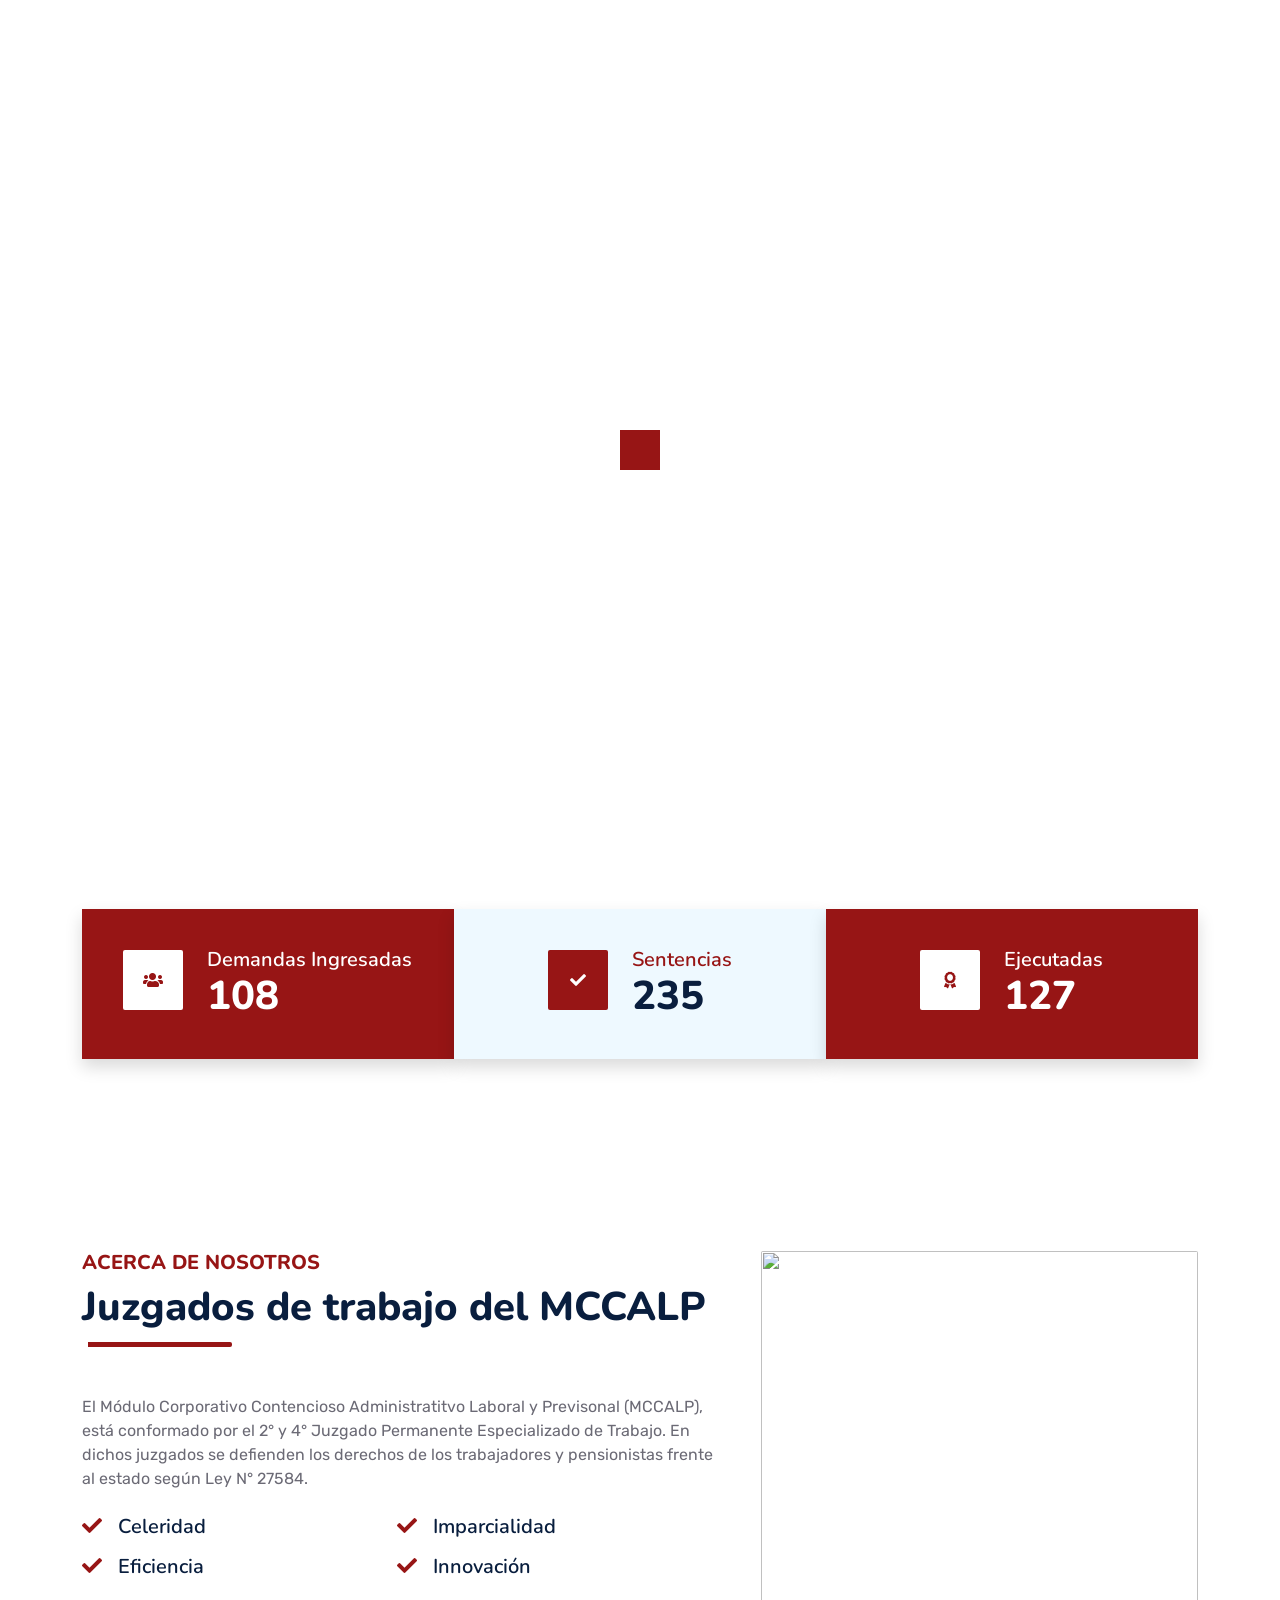
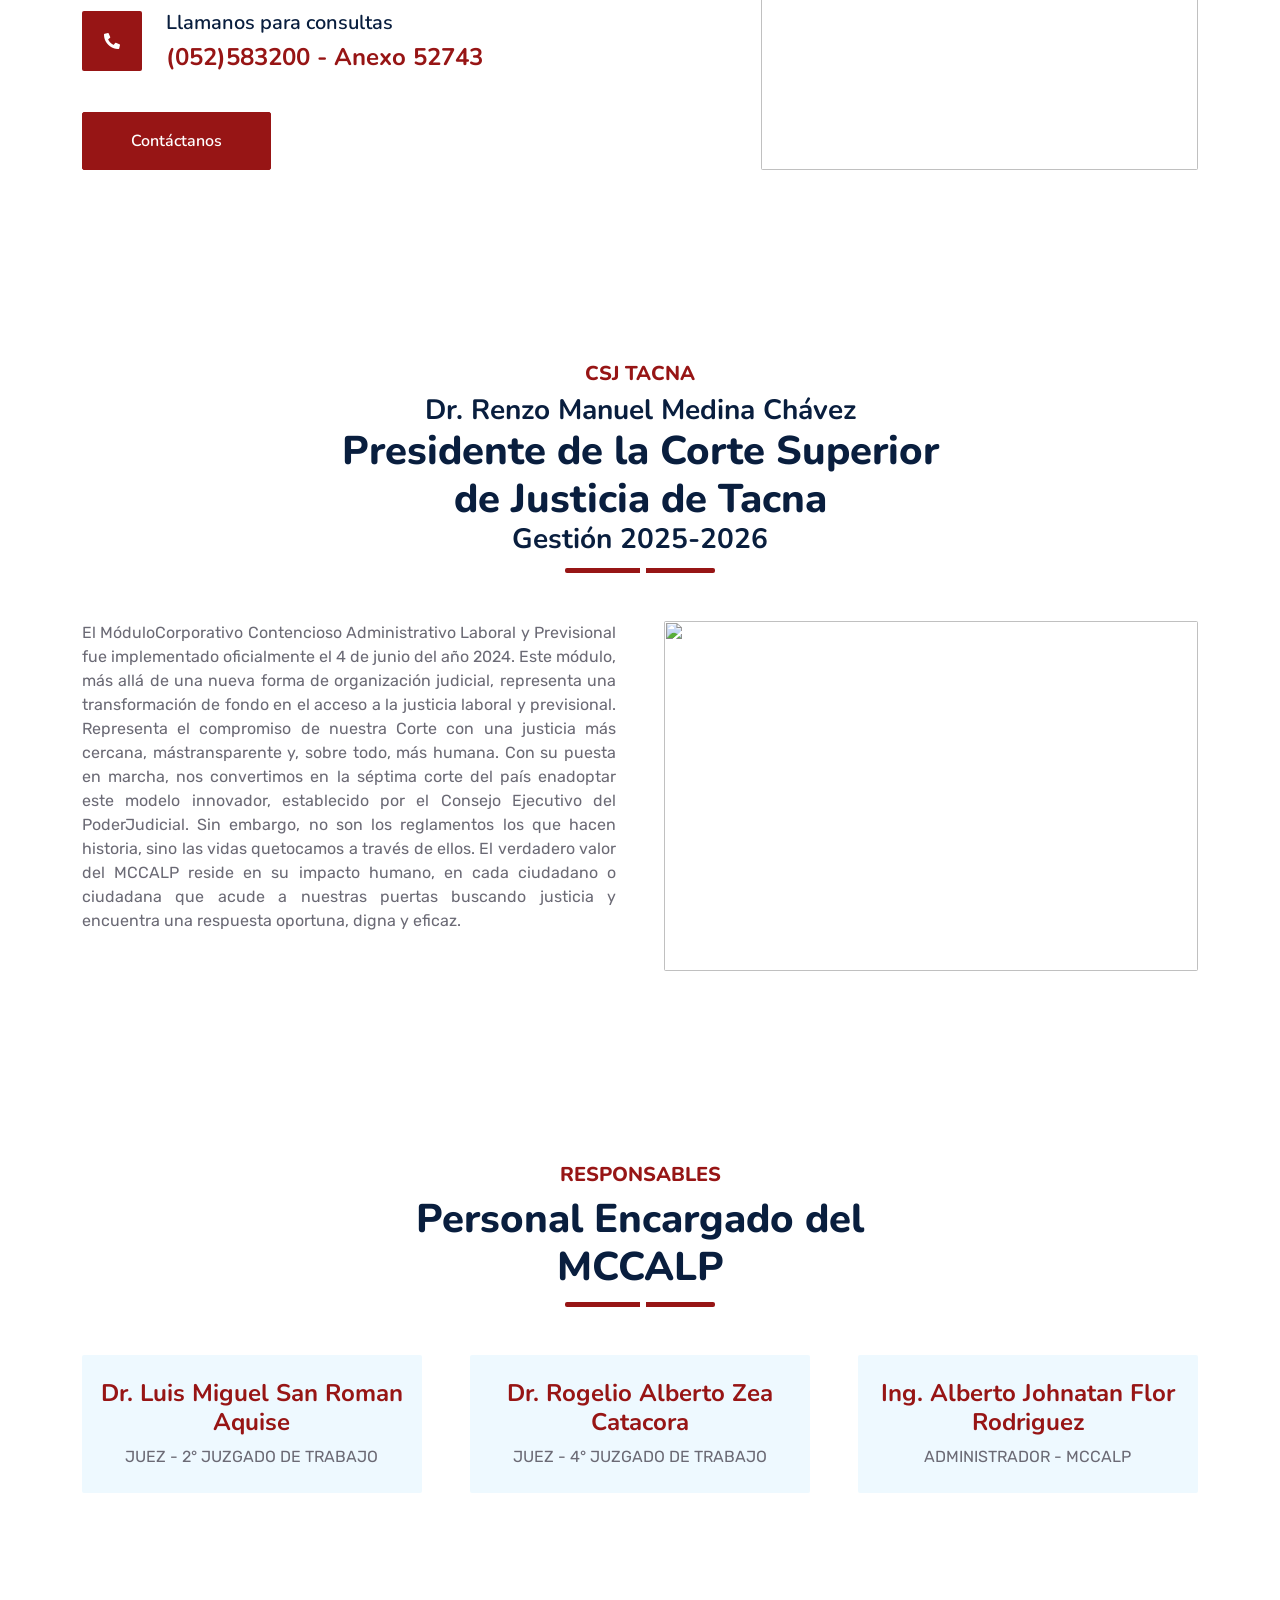
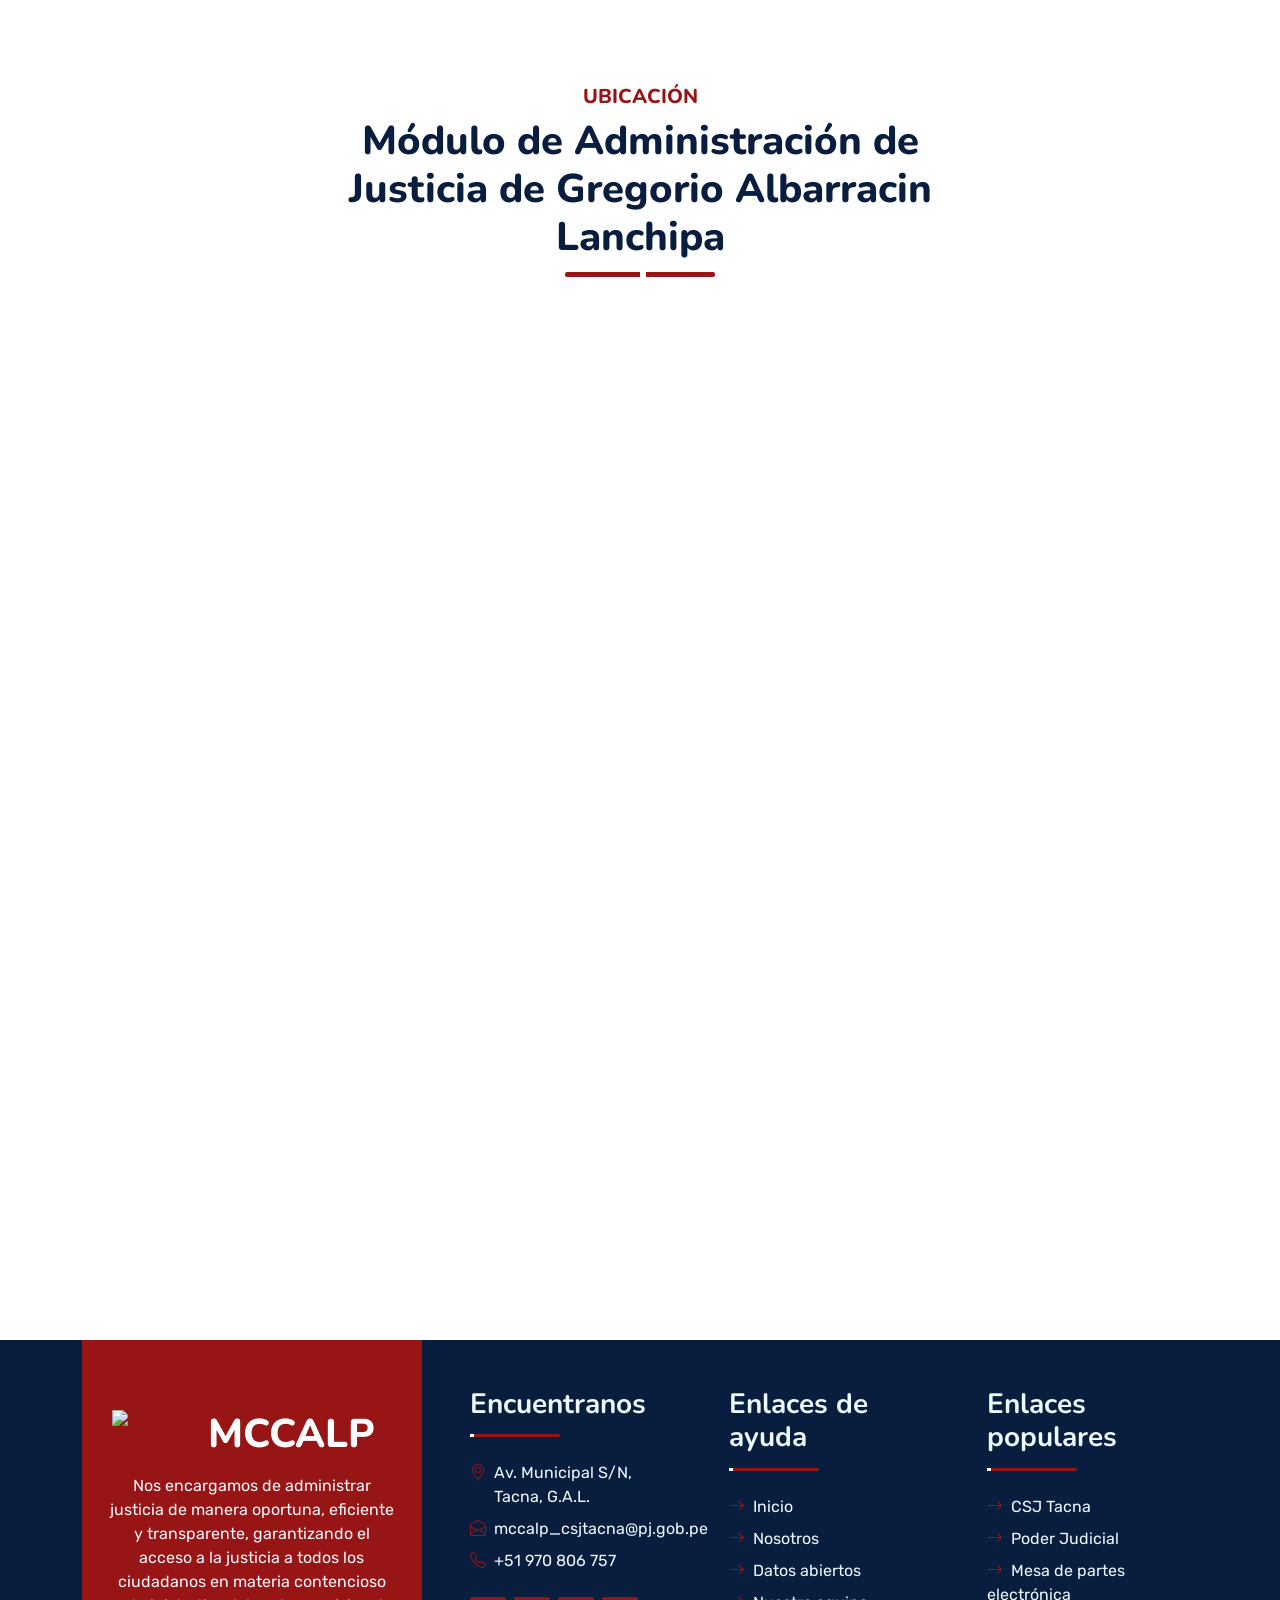
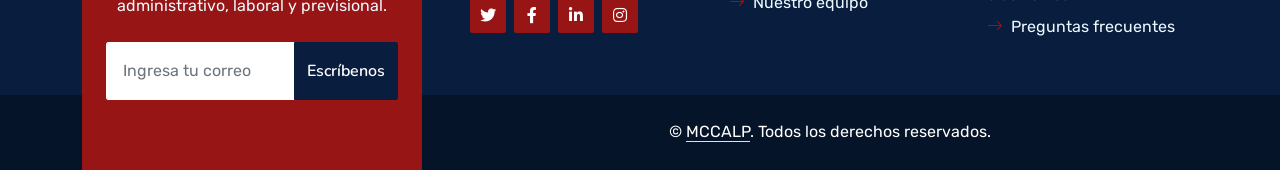
==== index.html @ 44d1def3 "Update index.html" ====
<!DOCTYPE html>
<html lang="en">

<head>
    <meta charset="utf-8">
    <title>MCCALP - Módulo Corporativo, Contencioso Administrativo Laboral y Previsional</title>
    <meta content="width=device-width, initial-scale=1.0" name="viewport">
    <meta content="Free HTML Templates" name="keywords">
    <meta content="Free HTML Templates" name="description">

    <!-- Favicon -->
    <link href="img/favicon.ico" rel="icon">

    <!-- Google Web Fonts -->
    <link rel="preconnect" href="https://fonts.googleapis.com">
    <link rel="preconnect" href="https://fonts.gstatic.com" crossorigin>
    <link href="https://fonts.googleapis.com/css2?family=Nunito:wght@400;600;700;800&family=Rubik:wght@400;500;600;700&display=swap" rel="stylesheet">

    <!-- Icon Font Stylesheet -->
    <link href="https://cdnjs.cloudflare.com/ajax/libs/font-awesome/5.10.0/css/all.min.css" rel="stylesheet">
    <link href="https://cdn.jsdelivr.net/npm/bootstrap-icons@1.4.1/font/bootstrap-icons.css" rel="stylesheet">

    <!-- Libraries Stylesheet -->
    <link href="lib/owlcarousel/assets/owl.carousel.min.css" rel="stylesheet">
    <link href="lib/animate/animate.min.css" rel="stylesheet">

    <!-- Customized Bootstrap Stylesheet -->
    <link href="css/bootstrap.min.css" rel="stylesheet">

    <!-- Template Stylesheet -->
    <link href="css/style.css" rel="stylesheet">
</head>

<body>
    <!-- Spinner Start -->
    <div id="spinner" class="show bg-white position-fixed translate-middle w-100 vh-100 top-50 start-50 d-flex align-items-center justify-content-center">
        <div class="spinner"></div>
    </div>
    <!-- Spinner End -->


    <!-- Topbar Start -->
    <div class="container-fluid bg-dark px-5 d-none d-lg-block">
        <div class="row gx-0">
            <div class="col-lg-8 text-center text-lg-start mb-2 mb-lg-0">
                <div class="d-inline-flex align-items-center" style="height: 45px;">
                    <small class="me-3 text-light"><i class="fa fa-map-marker-alt me-2"></i>Av. Municipal S/N, Tacna, Perú</small>
                    <small class="me-3 text-light"><i class="fa fa-phone-alt me-2"></i>+51 970806757</small>
                    <small class="text-light"><i class="fa fa-envelope-open me-2"></i>mccalp_csjtacna@pj.gob.pe</small>
                </div>
            </div>
            <div class="col-lg-4 text-center text-lg-end">
                <div class="d-inline-flex align-items-center" style="height: 45px;">
                    <a class="btn btn-sm btn-outline-light btn-sm-square rounded-circle me-2" href="https://www.pj.gob.pe/wps/wcm/connect/cortesuperiortacnapj/s_csj_de_tacna/as_inicio/inicio_corte_tacna"><i class="fab fa-twitter fw-normal"></i></a>
                    <a class="btn btn-sm btn-outline-light btn-sm-square rounded-circle me-2" href="https://www.facebook.com/share/1BMudf7CEK/"><i class="fab fa-facebook-f fw-normal"></i></a>
                    <a class="btn btn-sm btn-outline-light btn-sm-square rounded-circle me-2" href="https://www.tiktok.com/@corte.superior.tacna?_r=1&_t=ZS-94jnuikzgYh"><i class="fab fa-tiktok"></i></a>
                    <a class="btn btn-sm btn-outline-light btn-sm-square rounded-circle me-2" href="" hidden><i class="fab fa-instagram fw-normal"></i></a>
                    <a class="btn btn-sm btn-outline-light btn-sm-square rounded-circle" href="https://youtube.com/@poderjudicialdelperu?si=0OBJIQ6GNfh9ChYy"><i class="fab fa-youtube fw-normal"></i></a>
                </div>
            </div>
        </div>
    </div>
    <!-- Topbar End -->


    <!-- Navbar & Carousel Start -->
    <div class="container-fluid position-relative p-0">
        <nav class="navbar navbar-expand-lg navbar-dark px-5 py-3 py-lg-0">
            <a href="index.html" class="navbar-brand p-0 d-flex align-items-center">
                <img class="me-3" src="img/logo-pj.png" alt="Image" style="width: 50px;height: auto;">
				<h1 class="m-0 lh1" style="font-size: 1.2rem !important;max-width:300px;"><span style="font-size:1.2rem; font-weight:normal;"><b>Módulo Corporativo Contencioso Administrativo<br>Laboral y Previsional</b></span></h1>
            </a>
            <button class="navbar-toggler" type="button" data-bs-toggle="collapse" data-bs-target="#navbarCollapse">
                <span class="fa fa-bars"></span>
            </button>
            <div class="collapse navbar-collapse" id="navbarCollapse">
                <div class="navbar-nav ms-auto py-0">
                    <a href="index.html" class="nav-item nav-link active">Inicio</a>
                    <a href="about.html" class="nav-item nav-link">Nosotros</a>
                    <a href="service.html" class="nav-item nav-link">Datos Abiertos</a>
					<a href="price.html" class="nav-item nav-link">Estadísticas</a>
                    <div class="nav-item dropdown">
                        <a href="#" class="nav-link dropdown-toggle" data-bs-toggle="dropdown">Páginas</a>
                        <div class="dropdown-menu m-0">
                            <a href="#" class="dropdown-item" hidden>Precios planes</a>
                            <a href="team.html" class="dropdown-item">Jefatura</a>
							<a href="testimonial.html" class="dropdown-item">Personal</a>
                            <a href="detail.html" class="dropdown-item">Logros destacados</a>
                            <a href="quote.html" class="dropdown-item">Preguntas frecuentes</a>
                        </div>
                    </div>
                    <a href="contact.html" class="nav-item nav-link">Contáctanos</a>
                </div>
                <butaton type="button" class="btn text-primary ms-3" data-bs-toggle="modal" data-bs-target="#searchModal"><i class="fa fa-search"></i></butaton>
                <a href="https://mail.google.com/mail/?view=cm&fs=1&to=mccalp_csjtacna@pj.gob.pe&su=Asunto&body=Cuerpo+del+mensaje" class="btn btn-primary py-2 px-4 ms-3">Escribenos</a>
            </div>
        </nav>

        <div id="header-carousel" class="carousel slide carousel-fade" data-bs-ride="carousel">
            <div class="carousel-inner">
				<div class="carousel-item active">
                    <img class="w-100" src="img/carousel-6.jpg" alt="Image">
                    <div class="carousel-caption d-flex flex-column align-items-center justify-content-center">
                        <div class="p-3" style="max-width: 900px;">
                            <h5 class="text-white text-uppercase mb-3 animated slideInDown">Instructivo</h5>
                            <h1 class="display-1 text-white mb-md-4 animated zoomIn">Ingreso de Demandas y Escritos por MPE a los Juzgados del MCCALP</h1>
                            <a href="https://drive.google.com/drive/folders/1tFZ-MnSYI7aBGWcDNXJeSzRSuelRDw8H?usp=drive_link" class="btn btn-primary py-md-3 px-md-5 me-3 animated slideInLeft">Ver Guía</a>
                            <a href="https://drive.google.com/file/d/14lMwD-sw2iOION4wbYVkpQla-41cA-FK/view?usp=sharing" class="btn btn-outline-light py-md-3 px-md-5 animated slideInRight">Ver Video</a>
                        </div>
                    </div>
                </div>
                <div class="carousel-item">
                    <img class="w-100" src="img/carousel-5.jpg" alt="Image">
                    <div class="carousel-caption d-flex flex-column align-items-center justify-content-center">
                        <div class="p-3" style="max-width: 900px;">
                            <h5 class="text-white text-uppercase mb-3 animated slideInDown">Noticias</h5>
                            <h1 class="display-1 text-white mb-md-4 animated zoomIn">Nuevo Asistente de Consultas de Expedientes</h1>
                            <a href="https://684baaad430b.ngrok-free.app/inicio/" class="btn btn-primary py-md-3 px-md-5 me-3 animated slideInLeft">Consultar</a>
                            <a href="https://t.me/ASISTENTE_MCCALP_BOT" class="btn btn-outline-light py-md-3 px-md-5 animated slideInRight">Instalar</a>
                        </div>
                    </div>
                </div>
                <div class="carousel-item">
                    <img class="w-100" src="img/carousel-4.jpg" alt="Image">
                    <div class="carousel-caption d-flex flex-column align-items-center justify-content-center">
                        <div class="p-3" style="max-width: 900px;">
                            <h5 class="text-white text-uppercase mb-3 animated slideInDown">Corte Superior de Justicia de Tacna</h5>
                            <h1 class="display-1 text-white mb-md-4 animated zoomIn">Procesos Contencioso Administrativo, Laboral y Previsional</h1>
                            <a href="quote.html" class="btn btn-primary py-md-3 px-md-5 me-3 animated slideInLeft">Preguntas Frecuentes</a>
                            <a href="contact.html" class="btn btn-outline-light py-md-3 px-md-5 animated slideInRight">Contáctanos</a>
                        </div>
                    </div>
                </div>
				
            </div>
            <button class="carousel-control-prev" type="button" data-bs-target="#header-carousel"
                data-bs-slide="prev">
                <span class="carousel-control-prev-icon" aria-hidden="true"></span>
                <span class="visually-hidden">Previous</span>
            </button>
            <button class="carousel-control-next" type="button" data-bs-target="#header-carousel"
                data-bs-slide="next">
                <span class="carousel-control-next-icon" aria-hidden="true"></span>
                <span class="visually-hidden">Next</span>
            </button>
        </div>
    </div>
    <!-- Navbar & Carousel End -->


    <!-- Full Screen Search Start -->
    <div class="modal fade" id="searchModal" tabindex="-1">
        <div class="modal-dialog modal-fullscreen">
            <div class="modal-content" style="background: rgba(9, 30, 62, .7);">
                <div class="modal-header border-0">
                    <button type="button" class="btn bg-white btn-close" data-bs-dismiss="modal" aria-label="Close"></button>
                </div>
                <div class="modal-body d-flex align-items-center justify-content-center">
                    <div class="input-group" style="max-width: 600px;">
                        <input type="text" class="form-control bg-transparent border-primary p-3" placeholder="Type search keyword">
                        <button class="btn btn-primary px-4"><i class="bi bi-search"></i></button>
                    </div>
                </div>
            </div>
        </div>
    </div>
    <!-- Full Screen Search End -->


    <!-- Facts Start -->
    <div class="container-fluid py-5 pt-lg-0">
        <div class="container py-5 pt-lg-0">
			<div class="row">
	            <div class="col-12">
	                <div class="section-title text-center position-relative pb-3 mt-5 mb-5 mx-auto" style="max-width: 600px;">
	                    <h5 class="fw-bold text-primary text-uppercase">Periodo 2026</h5>
	                </div>
	            </div>
        	</div>
            <div class="row gx-0">
                <div class="col-lg-4 wow zoomIn" data-wow-delay="0.1s">
                    <div class="bg-primary shadow d-flex align-items-center justify-content-center p-4" style="height: 150px;">
                        <div class="bg-white d-flex align-items-center justify-content-center rounded mb-2" style="width: 60px; height: 60px;">
                            <i class="fa fa-users text-primary"></i>
                        </div>
                        <div class="ps-4">
                            <h5 class="text-white mb-0">Demandas Ingresadas</h5>
                            <h1 class="text-white mb-0" data-toggle="counter-up">108</h1>
                        </div>
                    </div>
                </div>
                <div class="col-lg-4 wow zoomIn" data-wow-delay="0.3s">
                    <div class="bg-light shadow d-flex align-items-center justify-content-center p-4" style="height: 150px;">
                        <div class="bg-primary d-flex align-items-center justify-content-center rounded mb-2" style="width: 60px; height: 60px;">
                            <i class="fa fa-check text-white"></i>
                        </div>
                        <div class="ps-4">
                            <h5 class="text-primary mb-0">Sentencias</h5>
                            <h1 class="mb-0" data-toggle="counter-up">235</h1>
                        </div>
                    </div>
                </div>
                <div class="col-lg-4 wow zoomIn" data-wow-delay="0.6s">
                    <div class="bg-primary shadow d-flex align-items-center justify-content-center p-4" style="height: 150px;">
                        <div class="bg-white d-flex align-items-center justify-content-center rounded mb-2" style="width: 60px; height: 60px;">
                            <i class="fa fa-award text-primary"></i>
                        </div>
                        <div class="ps-4">
                            <h5 class="text-white mb-0">Ejecutadas</h5>
                            <h1 class="text-white mb-0" data-toggle="counter-up">127</h1>
                        </div>
                    </div>
                </div>
            </div>
        </div>
    </div>
    <!-- Facts Start -->


    <!-- About Start -->
    <div class="container-fluid py-5 wow fadeInUp" data-wow-delay="0.1s">
        <div class="container py-5">
            <div class="row g-5">
                <div class="col-lg-7">
                    <div class="section-title position-relative pb-3 mb-5">
                        <h5 class="fw-bold text-primary text-uppercase">Acerca de nosotros</h5>
                        <h1 class="mb-0">Juzgados de trabajo del MCCALP</h1>
                    </div>
                    <p class="mb-4">El Módulo Corporativo Contencioso Administratitvo Laboral y Previsonal (MCCALP), está conformado por el 2° y 4° Juzgado Permanente Especializado de Trabajo. En dichos juzgados se defienden los derechos de los trabajadores y pensionistas frente al estado según Ley N° 27584.</p>
                    <div class="row g-0 mb-3">
                        <div class="col-sm-6 wow zoomIn" data-wow-delay="0.2s">
                            <h5 class="mb-3"><i class="fa fa-check text-primary me-3"></i>Celeridad</h5>
                            <h5 class="mb-3"><i class="fa fa-check text-primary me-3"></i>Eficiencia</h5>
                        </div>
                        <div class="col-sm-6 wow zoomIn" data-wow-delay="0.4s">
                            <h5 class="mb-3"><i class="fa fa-check text-primary me-3"></i>Imparcialidad</h5>
                            <h5 class="mb-3"><i class="fa fa-check text-primary me-3"></i>Innovación</h5>
                        </div>
                    </div>
                    <div class="d-flex align-items-center mb-4 wow fadeIn" data-wow-delay="0.6s">
                        <div class="bg-primary d-flex align-items-center justify-content-center rounded" style="width: 60px; height: 60px;">
                            <i class="fa fa-phone-alt text-white"></i>
                        </div>
                        <div class="ps-4">
                            <h5 class="mb-2">Llamanos para consultas</h5>
                            <h4 class="text-primary mb-0">(052)583200 - Anexo 52743</h4>
                        </div>
                    </div>
                    <a href="contact.html" class="btn btn-primary py-3 px-5 mt-3 wow zoomIn" data-wow-delay="0.9s">Contáctanos</a>
                </div>
                <div class="col-lg-5" style="min-height: 500px;">
                    <div class="position-relative h-100">
                        <img class="position-absolute w-100 h-100 rounded wow zoomIn" data-wow-delay="0.9s" src="img/about.jpg" style="object-fit: cover;">
                    </div>
                </div>
            </div>
        </div>
    </div>
    <!-- About End -->


    <!-- Features Start -->
    <div class="container-fluid py-5 wow fadeInUp" data-wow-delay="0.1s">
        <div class="container py-5">
            <div class="section-title text-center position-relative pb-3 mb-5 mx-auto" style="max-width: 600px;">
                <h5 class="fw-bold text-primary text-uppercase">CSJ TACNA</h5>
                <h3 class="mb-0"> Dr. Renzo Manuel Medina Chávez<br></h3>
				<h1 class="mb-0">Presidente de la Corte Superior de Justicia de Tacna<br></h1>
				<h3 class="mb-0"> Gestión 2025-2026</h3>
            </div>
            <div class="row g-5">
                <div class="col-lg-6 justify-content-center">
                    <p style="text-align: justify;">El MóduloCorporativo Contencioso Administrativo Laboral y Previsional fue implementado oficialmente el 4 de junio del año 2024.
Este módulo, más allá de una nueva forma de organización judicial, representa una
transformación de fondo en el acceso a la justicia laboral y previsional. Representa el
compromiso de nuestra Corte con una justicia más cercana, mástransparente y, sobre todo,
más humana. Con su puesta en marcha, nos convertimos en la séptima corte del país enadoptar este
modelo innovador, establecido por el Consejo Ejecutivo del PoderJudicial. Sin embargo, no son los reglamentos los que hacen historia, sino las vidas quetocamos a
través de ellos. El verdadero valor del MCCALP reside en su impacto humano, en cada
ciudadano o ciudadana que acude a nuestras puertas buscando justicia y encuentra una
respuesta oportuna, digna y eficaz.</p>
                </div>
                <div class="col-lg-6  wow zoomIn" data-wow-delay="0.9s" style="min-height: 350px;">
                    <div class="position-relative h-100">
                        <img class="position-absolute w-100 h-100 rounded wow zoomIn" data-wow-delay="0.1s" src="img/presidente-csjtacna2.png" style="object-fit: cover;">
                    </div>
                </div>
            </div>
        </div>
    </div>
    <!-- Features Start -->


    <!-- Service Start -->
    <div class="container-fluid py-5 wow fadeInUp" data-wow-delay="0.1s" hidden>
        <div class="container py-5">
            <div class="section-title text-center position-relative pb-3 mb-5 mx-auto" style="max-width: 600px;">
                <h5 class="fw-bold text-primary text-uppercase">NuestroS Objetivos</h5>
                <h1 class="mb-0">Justicia para trabajadores y pensionistas del estado</h1>
            </div>
            <div class="row g-5">
                <div class="col-lg-4 col-md-6 wow zoomIn" data-wow-delay="0.3s">
                    <div class="service-item bg-light rounded d-flex flex-column align-items-center justify-content-center text-center">
                        <div class="service-icon">
                            <i class="fa fa-shield-alt text-white"></i>
                        </div>
                        <h4 class="mb-3">Protección de datos</h4>
                        <p class="m-0">Sólo las partes procesales pueden acceder a la información</p>
                        <a class="btn btn-lg btn-primary rounded" href="">
                            <i class="bi bi-arrow-right"></i>
                        </a>
                    </div>
                </div>
                <div class="col-lg-4 col-md-6 wow zoomIn" data-wow-delay="0.6s">
                    <div class="service-item bg-light rounded d-flex flex-column align-items-center justify-content-center text-center">
                        <div class="service-icon">
                            <i class="fa fa-chart-pie text-white"></i>
                        </div>
                        <h4 class="mb-3">Reportes Estadísticos</h4>
                        <p class="m-0">Presentación gráfica de datos relevantes</p>
                        <a class="btn btn-lg btn-primary rounded" href="">
                            <i class="bi bi-arrow-right"></i>
                        </a>
                    </div>
                </div>
                <div class="col-lg-4 col-md-6 wow zoomIn" data-wow-delay="0.9s" hidden>
                    <div class="service-item bg-light rounded d-flex flex-column align-items-center justify-content-center text-center">
                        <div class="service-icon">
                            <i class="fa fa-code text-white"></i>
                        </div>
                        <h4 class="mb-3">Interconexión</h4>
                        <p class="m-0">Las consultas realizadas</p>
                        <a class="btn btn-lg btn-primary rounded" href="">
                            <i class="bi bi-arrow-right"></i>
                        </a>
                    </div>
                </div>
                <div class="col-lg-4 col-md-6 wow zoomIn" data-wow-delay="0.3s" hidden>
                    <div class="service-item bg-light rounded d-flex flex-column align-items-center justify-content-center text-center">
                        <div class="service-icon">
                            <i class="fab fa-android text-white"></i>
                        </div>
                        <h4 class="mb-3">Apps Development</h4>
                        <p class="m-0">Amet justo dolor lorem kasd amet magna sea stet eos vero lorem ipsum dolore sed</p>
                        <a class="btn btn-lg btn-primary rounded" href="">
                            <i class="bi bi-arrow-right"></i>
                        </a>
                    </div>
                </div>
                <div class="col-lg-4 col-md-6 wow zoomIn" data-wow-delay="0.6s">
                    <div class="service-item bg-light rounded d-flex flex-column align-items-center justify-content-center text-center">
                        <div class="service-icon">
                            <i class="fa fa-search text-white"></i>
                        </div>
                        <h4 class="mb-3">Consulta de Expedientes</h4>
                        <p class="m-0">Información accesible desde la web</p>
                        <a class="btn btn-lg btn-primary rounded" href="https://cej.pj.gob.pe/cej/forms/busquedaform.html">
                            <i class="bi bi-arrow-right"></i>
                        </a>
                    </div>
                </div>
                <div class="col-lg-4 col-md-6 wow zoomIn" data-wow-delay="0.9s" hidden>
                    <div class="position-relative bg-primary rounded h-100 d-flex flex-column align-items-center justify-content-center text-center p-5">
                        <h3 class="text-white mb-3">Call Us For Quote</h3>
                        <p class="text-white mb-3">Clita ipsum magna kasd rebum at ipsum amet dolor justo dolor est magna stet eirmod</p>
                        <h2 class="text-white mb-0">+012 345 6789</h2>
                    </div>
                </div>
            </div>
        </div>
    </div>
    <!-- Service End -->


    <!-- Pricing Plan Start -->
    <div class="container-fluid py-5 wow fadeInUp" data-wow-delay="0.1s" hidden>
        <div class="container py-5">
            <div class="section-title text-center position-relative pb-3 mb-5 mx-auto" style="max-width: 600px;">
                <h5 class="fw-bold text-primary text-uppercase">Pricing Plans</h5>
                <h1 class="mb-0">We are Offering Competitive Prices for Our Clients</h1>
            </div>
            <div class="row g-0">
                <div class="col-lg-4 wow slideInUp" data-wow-delay="0.6s">
                    <div class="bg-light rounded">
                        <div class="border-bottom py-4 px-5 mb-4">
                            <h4 class="text-primary mb-1">Basic Plan</h4>
                            <small class="text-uppercase">For Small Size Business</small>
                        </div>
                        <div class="p-5 pt-0">
                            <h1 class="display-5 mb-3">
                                <small class="align-top" style="font-size: 22px; line-height: 45px;">$</small>49.00<small
                                    class="align-bottom" style="font-size: 16px; line-height: 40px;">/ Month</small>
                            </h1>
                            <div class="d-flex justify-content-between mb-3"><span>HTML5 & CSS3</span><i class="fa fa-check text-primary pt-1"></i></div>
                            <div class="d-flex justify-content-between mb-3"><span>Bootstrap v5</span><i class="fa fa-check text-primary pt-1"></i></div>
                            <div class="d-flex justify-content-between mb-3"><span>Responsive Layout</span><i class="fa fa-times text-danger pt-1"></i></div>
                            <div class="d-flex justify-content-between mb-2"><span>Cross-browser Support</span><i class="fa fa-times text-danger pt-1"></i></div>
                            <a href="" class="btn btn-primary py-2 px-4 mt-4">Order Now</a>
                        </div>
                    </div>
                </div>
                <div class="col-lg-4 wow slideInUp" data-wow-delay="0.3s">
                    <div class="bg-white rounded shadow position-relative" style="z-index: 1;">
                        <div class="border-bottom py-4 px-5 mb-4">
                            <h4 class="text-primary mb-1">Standard Plan</h4>
                            <small class="text-uppercase">For Medium Size Business</small>
                        </div>
                        <div class="p-5 pt-0">
                            <h1 class="display-5 mb-3">
                                <small class="align-top" style="font-size: 22px; line-height: 45px;">$</small>99.00<small
                                    class="align-bottom" style="font-size: 16px; line-height: 40px;">/ Month</small>
                            </h1>
                            <div class="d-flex justify-content-between mb-3"><span>HTML5 & CSS3</span><i class="fa fa-check text-primary pt-1"></i></div>
                            <div class="d-flex justify-content-between mb-3"><span>Bootstrap v5</span><i class="fa fa-check text-primary pt-1"></i></div>
                            <div class="d-flex justify-content-between mb-3"><span>Responsive Layout</span><i class="fa fa-check text-primary pt-1"></i></div>
                            <div class="d-flex justify-content-between mb-2"><span>Cross-browser Support</span><i class="fa fa-times text-danger pt-1"></i></div>
                            <a href="" class="btn btn-primary py-2 px-4 mt-4">Order Now</a>
                        </div>
                    </div>
                </div>
                <div class="col-lg-4 wow slideInUp" data-wow-delay="0.9s">
                    <div class="bg-light rounded">
                        <div class="border-bottom py-4 px-5 mb-4">
                            <h4 class="text-primary mb-1">Advanced Plan</h4>
                            <small class="text-uppercase">For Large Size Business</small>
                        </div>
                        <div class="p-5 pt-0">
                            <h1 class="display-5 mb-3">
                                <small class="align-top" style="font-size: 22px; line-height: 45px;">$</small>149.00<small
                                    class="align-bottom" style="font-size: 16px; line-height: 40px;">/ Month</small>
                            </h1>
                            <div class="d-flex justify-content-between mb-3"><span>HTML5 & CSS3</span><i class="fa fa-check text-primary pt-1"></i></div>
                            <div class="d-flex justify-content-between mb-3"><span>Bootstrap v5</span><i class="fa fa-check text-primary pt-1"></i></div>
                            <div class="d-flex justify-content-between mb-3"><span>Responsive Layout</span><i class="fa fa-check text-primary pt-1"></i></div>
                            <div class="d-flex justify-content-between mb-2"><span>Cross-browser Support</span><i class="fa fa-check text-primary pt-1"></i></div>
                            <a href="" class="btn btn-primary py-2 px-4 mt-4">Order Now</a>
                        </div>
                    </div>
                </div>
            </div>
        </div>
    </div>
    <!-- Pricing Plan End -->


    <!-- Quote Start -->
    <div class="container-fluid py-5 wow fadeInUp" data-wow-delay="0.1s" hidden>
        <div class="container py-5">
            <div class="row g-5">
                <div class="col-lg-7">
                    <div class="section-title position-relative pb-3 mb-5">
                        <h5 class="fw-bold text-primary text-uppercase">Request A Quote</h5>
                        <h1 class="mb-0">Need A Free Quote? Please Feel Free to Contact Us</h1>
                    </div>
                    <div class="row gx-3">
                        <div class="col-sm-6 wow zoomIn" data-wow-delay="0.2s">
                            <h5 class="mb-4"><i class="fa fa-reply text-primary me-3"></i>Reply within 24 hours</h5>
                        </div>
                        <div class="col-sm-6 wow zoomIn" data-wow-delay="0.4s">
                            <h5 class="mb-4"><i class="fa fa-phone-alt text-primary me-3"></i>24 hrs telephone support</h5>
                        </div>
                    </div>
                    <p class="mb-4">Eirmod sed tempor lorem ut dolores. Aliquyam sit sadipscing kasd ipsum. Dolor ea et dolore et at sea ea at dolor, justo ipsum duo rebum sea invidunt voluptua. Eos vero eos vero ea et dolore eirmod et. Dolores diam duo invidunt lorem. Elitr ut dolores magna sit. Sea dolore sanctus sed et. Takimata takimata sanctus sed.</p>
                    <div class="d-flex align-items-center mt-2 wow zoomIn" data-wow-delay="0.6s">
                        <div class="bg-primary d-flex align-items-center justify-content-center rounded" style="width: 60px; height: 60px;">
                            <i class="fa fa-phone-alt text-white"></i>
                        </div>
                        <div class="ps-4">
                            <h5 class="mb-2">Call to ask any question</h5>
                            <h4 class="text-primary mb-0">+012 345 6789</h4>
                        </div>
                    </div>
                </div>
                <div class="col-lg-5">
                    <div class="bg-primary rounded h-100 d-flex align-items-center p-5 wow zoomIn" data-wow-delay="0.9s">
                        <form>
                            <div class="row g-3">
                                <div class="col-xl-12">
                                    <input type="text" class="form-control bg-light border-0" placeholder="Your Name" style="height: 55px;">
                                </div>
                                <div class="col-12">
                                    <input type="email" class="form-control bg-light border-0" placeholder="Your Email" style="height: 55px;">
                                </div>
                                <div class="col-12">
                                    <select class="form-select bg-light border-0" style="height: 55px;">
                                        <option selected>Select A Service</option>
                                        <option value="1">Service 1</option>
                                        <option value="2">Service 2</option>
                                        <option value="3">Service 3</option>
                                    </select>
                                </div>
                                <div class="col-12">
                                    <textarea class="form-control bg-light border-0" rows="3" placeholder="Message"></textarea>
                                </div>
                                <div class="col-12">
                                    <button class="btn btn-dark w-100 py-3" type="submit">Request A Quote</button>
                                </div>
                            </div>
                        </form>
                    </div>
                </div>
            </div>
        </div>
    </div>
    <!-- Quote End -->


    <!-- Testimonial Start -->
    <div class="container-fluid py-5 wow fadeInUp" data-wow-delay="0.1s" hidden>
        <div class="container py-5">
            <div class="section-title text-center position-relative pb-3 mb-4 mx-auto" style="max-width: 600px;">
                <h5 class="fw-bold text-primary text-uppercase">Equipo de trabajo</h5>
                <h1 class="mb-0">Trabajadores Judiciales y Administrativos del MCCALP</h1>
            </div>
            <div class="owl-carousel testimonial-carousel wow fadeInUp" data-wow-delay="0.6s">
                <div class="testimonial-item bg-light my-4">
                    <div class="d-flex align-items-center border-bottom pt-5 pb-4 px-5">
                        <img class="img-fluid rounded" src="img/testimonial-1.jpg" style="width: 60px; height: 60px;" >
                        <div class="ps-4">
                            <h5 class="text-primary mb-1">Abg. Diana Joaquin Jinez</h5>
                            <small class="text-uppercase">Tecnico Administrativo II</small>
                        </div>
                    </div>
                    <div class="pt-4 pb-5 px-5">
                        Asistente administrativo del Área de Administración.
                    </div>
                </div>
                <div class="testimonial-item bg-light my-4">
                    <div class="d-flex align-items-center border-bottom pt-5 pb-4 px-5">
                        <img class="img-fluid rounded" src="img/testimonial-2.jpg" style="width: 60px; height: 60px;" >
                        <div class="ps-4">
                            <h5 class="text-primary mb-1">Adrian Paria Quispe</h5>
                            <small class="text-uppercase">Asistente de Sistemas</small>
                        </div>
                    </div>
                    <div class="pt-4 pb-5 px-5">
                        Encargado del Sub Equipo de Soporte Técnico del MCCALP.
                    </div>
                </div>
                <div class="testimonial-item bg-light my-4">
                    <div class="d-flex align-items-center border-bottom pt-5 pb-4 px-5">
                        <img class="img-fluid rounded" src="img/testimonial-3.jpg" style="width: 60px; height: 60px;" >
                        <div class="ps-4">
                            <h4 class="text-primary mb-1">Ing. Mauricio Garcia Mazuelos</h4>
                            <small class="text-uppercase">Asistente de Custodia de Expedientes</small>
                        </div>
                    </div>
                    <div class="pt-4 pb-5 px-5">
                        Encargado del Área del Archivo Modular.
                    </div>
                </div>
                <div class="testimonial-item bg-light my-4">
                    <div class="d-flex align-items-center border-bottom pt-5 pb-4 px-5">
                        <img class="img-fluid rounded" src="img/testimonial-4.jpg" style="width: 60px; height: 60px;" >
                        <div class="ps-4">
                            <h4 class="text-primary mb-1">Dra. Irene Flores Llanos</h4>
                            <small class="text-uppercase">Secretaria Judiciall</small>
                        </div>
                    </div>
                    <div class="pt-4 pb-5 px-5">
                        Sub equipo de la etapa Calificación.
                    </div>
                </div>
				<div class="testimonial-item bg-light my-4">
                    <div class="d-flex align-items-center border-bottom pt-5 pb-4 px-5">
                        <img class="img-fluid rounded" src="img/testimonial-3.jpg" style="width: 60px; height: 60px;" >
                        <div class="ps-4">
                            <h4 class="text-primary mb-1">Abg. Elvis Huallpa Arocutipa</h4>
                            <small class="text-uppercase">Secretario Judicial</small>
                        </div>
                    </div>
                    <div class="pt-4 pb-5 px-5">
                        Sub equipo de la etapa Decisoria.
                    </div>
                </div>
				<div class="testimonial-item bg-light my-4">
                    <div class="d-flex align-items-center border-bottom pt-5 pb-4 px-5">
                        <img class="img-fluid rounded" src="img/testimonial-4.jpg" style="width: 60px; height: 60px;" >
                        <div class="ps-4">
                            <h4 class="text-primary mb-1">Abg. Angela Sierra Rodriguez</h4>
                            <small class="text-uppercase">Secretaria Judicial</small>
                        </div>
                    </div>
                    <div class="pt-4 pb-5 px-5">
                        Sub equipo de la etapa de Decisoria.
                    </div>
                </div>
				<div class="testimonial-item bg-light my-4">
                    <div class="d-flex align-items-center border-bottom pt-5 pb-4 px-5">
                        <img class="img-fluid rounded" src="img/testimonial-3.jpg" style="width: 60px; height: 60px;" >
                        <div class="ps-4">
                            <h4 class="text-primary mb-1">Abg. Rosa Perez Huanchi</h4>
                            <small class="text-uppercase">Secretaria Judicial</small>
                        </div>
                    </div>
                    <div class="pt-4 pb-5 px-5">
                        Sub equipo de la Etapa de Decisoria.
                    </div>
                </div>
				<div class="testimonial-item bg-light my-4">
                    <div class="d-flex align-items-center border-bottom pt-5 pb-4 px-5">
                        <img class="img-fluid rounded" src="img/testimonial-4.jpg" style="width: 60px; height: 60px;" >
                        <div class="ps-4">
	                            <h4 class="text-primary mb-1">Abg. Eduardo Franco Franco</h4>
                            <small class="text-uppercase">Secretario Judicial</small>
                        </div>
                    </div>
                    <div class="pt-4 pb-5 px-5">
                       Sub equipo de la etapa Trámite.
                    </div>
                </div>
				<div class="testimonial-item bg-light my-4">
                    <div class="d-flex align-items-center border-bottom pt-5 pb-4 px-5">
                        <img class="img-fluid rounded" src="img/testimonial-3.jpg" style="width: 60px; height: 60px;" >
                        <div class="ps-4">
                            <h4 class="text-primary mb-1">Abg. Jazmin Calderon Medina</h4>
                            <small class="text-uppercase">Secretaria Judicial</small>
                        </div>
                    </div>
                    <div class="pt-4 pb-5 px-5">
                        Sub equipo de la etapa Trámite.
                    </div>
                </div>
				<div class="testimonial-item bg-light my-4">
                    <div class="d-flex align-items-center border-bottom pt-5 pb-4 px-5">
                        <img class="img-fluid rounded" src="img/testimonial-4.jpg" style="width: 60px; height: 60px;" >
                        <div class="ps-4">
	                            <h4 class="text-primary mb-1">Abg. Catherine Aguilar Chuquimia</h4>
                            <small class="text-uppercase">Secretaria Judicial</small>
                        </div>
                    </div>
                    <div class="pt-4 pb-5 px-5">
                        Sub equipo de la etapa Ejecución.
                    </div>
                </div>
				<div class="testimonial-item bg-light my-4">
                    <div class="d-flex align-items-center border-bottom pt-5 pb-4 px-5">
                        <img class="img-fluid rounded" src="img/testimonial-3.jpg" style="width: 60px; height: 60px;" >
                        <div class="ps-4">
                            <h4 class="text-primary mb-1">Abg. Carlos Mendoza Nuñez</h4>
                            <small class="text-uppercase">Secretario Judicial</small>
                        </div>
                    </div>
                    <div class="pt-4 pb-5 px-5">
                        Sub equipo de la etapa Ejecución.
                    </div>
                </div>
				<div class="testimonial-item bg-light my-4">
                    <div class="d-flex align-items-center border-bottom pt-5 pb-4 px-5">
                        <img class="img-fluid rounded" src="img/testimonial-4.jpg" style="width: 60px; height: 60px;" >
                        <div class="ps-4">
	                            <h4 class="text-primary mb-1">Abg. Luis Chilque Lopez</h4>
                            <small class="text-uppercase">Secretario Judicial</small>
                        </div>
                    </div>
                    <div class="pt-4 pb-5 px-5">
                        Sub equipo de la etapa Ejecución.
                    </div>
                </div>
				<div class="testimonial-item bg-light my-4">
                    <div class="d-flex align-items-center border-bottom pt-5 pb-4 px-5">
                        <img class="img-fluid rounded" src="img/testimonial-3.jpg" style="width: 60px; height: 60px;" >
                        <div class="ps-4">
                            <h4 class="text-primary mb-1">Abg. Katherine Romero Mamani</h4>
                            <small class="text-uppercase">Secretaria Judicial</small>
                        </div>
                    </div>
                    <div class="pt-4 pb-5 px-5">
                        Sub equipo de la etapa Ejecución.
                    </div>
                </div>
				<div class="testimonial-item bg-light my-4">
                    <div class="d-flex align-items-center border-bottom pt-5 pb-4 px-5">
                        <img class="img-fluid rounded" src="img/testimonial-4.jpg" style="width: 60px; height: 60px;" >
                        <div class="ps-4">
	                            <h4 class="text-primary mb-1">Abg. Jessica Tapia Acero</h4>
                            <small class="text-uppercase">Secretaria Judicial</small>
                        </div>
                    </div>
                    <div class="pt-4 pb-5 px-5">
                        Sub equipo de la etapa Ejecución.
                    </div>
                </div>
				<div class="testimonial-item bg-light my-4">
                    <div class="d-flex align-items-center border-bottom pt-5 pb-4 px-5">
                        <img class="img-fluid rounded" src="img/testimonial-3.jpg" style="width: 60px; height: 60px;" >
                        <div class="ps-4">
                            <h4 class="text-primary mb-1">Abg. Valeria Calderon Molina</h4>
                            <small class="text-uppercase">Asistente Judicial</small>
                        </div>
                    </div>
                    <div class="pt-4 pb-5 px-5">
                        Equipo de causas jurisdiccionales.
                    </div>
                </div>
				<div class="testimonial-item bg-light my-4">
                    <div class="d-flex align-items-center border-bottom pt-5 pb-4 px-5">
                        <img class="img-fluid rounded" src="img/testimonial-4.jpg" style="width: 60px; height: 60px;" >
                        <div class="ps-4">
	                            <h4 class="text-primary mb-1">Abg. Delia Onque Quispe</h4>
                            <small class="text-uppercase">Asistente Judicial</small>
                        </div>
                    </div>
                    <div class="pt-4 pb-5 px-5">
                        Equipo de causas jurisdiccionales.
                    </div>
                </div>
				<div class="testimonial-item bg-light my-4">
                    <div class="d-flex align-items-center border-bottom pt-5 pb-4 px-5">
                        <img class="img-fluid rounded" src="img/testimonial-3.jpg" style="width: 60px; height: 60px;" >
                        <div class="ps-4">
                            <h4 class="text-primary mb-1">Abg. Blanca Medina Blanco</h4>
                            <small class="text-uppercase">Asistente Judicial</small>
                        </div>
                    </div>
                    <div class="pt-4 pb-5 px-5">
                        Equipo de causas jurisdiccionales.
                    </div>
                </div>
				<div class="testimonial-item bg-light my-4">
                    <div class="d-flex align-items-center border-bottom pt-5 pb-4 px-5">
                        <img class="img-fluid rounded" src="img/testimonial-4.jpg" style="width: 60px; height: 60px;" >
                        <div class="ps-4">
	                            <h4 class="text-primary mb-1">Abg. Luis Ccama Meneses</h4>
                            <small class="text-uppercase">Asistente Judicial</small>
                        </div>
                    </div>
                    <div class="pt-4 pb-5 px-5">
                        Equipo de causas jurisdiccionales.
                    </div>
                </div>
				<div class="testimonial-item bg-light my-4">
                    <div class="d-flex align-items-center border-bottom pt-5 pb-4 px-5">
                        <img class="img-fluid rounded" src="img/testimonial-3.jpg" style="width: 60px; height: 60px;" >
                        <div class="ps-4">
                            <h4 class="text-primary mb-1">Abg. Edwin Tipo Bellido</h4>
                            <small class="text-uppercase">Asistente Judicial</small>
                        </div>
                    </div>
                    <div class="pt-4 pb-5 px-5">
                        Equipo de causas jurisdiccionales.
                    </div>
                </div>
				<div class="testimonial-item bg-light my-4">
                    <div class="d-flex align-items-center border-bottom pt-5 pb-4 px-5">
                        <img class="img-fluid rounded" src="img/testimonial-4.jpg" style="width: 60px; height: 60px;" >
                        <div class="ps-4">
	                            <h4 class="text-primary mb-1">Abg. Gisela Layme Quispe</h4>
                            <small class="text-uppercase">Asistente Judicial</small>
                        </div>
                    </div>
                    <div class="pt-4 pb-5 px-5">
                        Equipo de causas jurisdiccionales.
                    </div>
                </div>
				<div class="testimonial-item bg-light my-4">
                    <div class="d-flex align-items-center border-bottom pt-5 pb-4 px-5">
                        <img class="img-fluid rounded" src="img/testimonial-3.jpg" style="width: 60px; height: 60px;" >
                        <div class="ps-4">
                            <h4 class="text-primary mb-1">Abg. Solangie Perez Infantas</h4>
                            <small class="text-uppercase">Asistente Judicial</small>
                        </div>
                    </div>
                    <div class="pt-4 pb-5 px-5">
                        Equipo de causas jurisdiccionales.
                    </div>
                </div>
				<div class="testimonial-item bg-light my-4">
                    <div class="d-flex align-items-center border-bottom pt-5 pb-4 px-5">
                        <img class="img-fluid rounded" src="img/testimonial-4.jpg" style="width: 60px; height: 60px;" >
                        <div class="ps-4">
	                            <h4 class="text-primary mb-1">Abg. Janeth Flores Jara</h4>
                            <small class="text-uppercase">Asistente Judicial</small>
                        </div>
                    </div>
                    <div class="pt-4 pb-5 px-5">
                        Equipo de causas jurisdiccionales.
                    </div>
                </div>
            </div>
        </div>
    </div>
    <!-- Testimonial End -->


    <!-- Team Start -->
    <div class="container-fluid py-5 wow fadeInUp" data-wow-delay="0.1s">
        <div class="container py-5">
            <div class="section-title text-center position-relative pb-3 mb-5 mx-auto" style="max-width: 600px;">
                <h5 class="fw-bold text-primary text-uppercase">RESPONSABLES</h5>
                <h1 class="mb-0">Personal Encargado del MCCALP</h1>
            </div>
            <div class="row g-5">
                <div class="col-lg-4 wow slideInUp" data-wow-delay="0.6s">
                    <div class="team-item bg-light rounded overflow-hidden">
                        <div class="team-img position-relative overflow-hidden">
                            <img class="img-fluid w-75 d-block mx-auto" src="img/juez-1.png" alt="">
                            <div class="team-social">
                                <a class="btn btn-lg btn-primary btn-lg-square rounded" href=""><i class="fab fa-twitter fw-normal"></i></a>
                                <a class="btn btn-lg btn-primary btn-lg-square rounded" href=""><i class="fab fa-facebook-f fw-normal"></i></a>
                                <a class="btn btn-lg btn-primary btn-lg-square rounded" href=""><i class="fab fa-instagram fw-normal"></i></a>
                                <a class="btn btn-lg btn-primary btn-lg-square rounded" href=""><i class="fab fa-linkedin-in fw-normal"></i></a>
                            </div>
                        </div>
                        <div class="text-center py-4">
                            <h4 class="text-primary">Dr. Luis Miguel San Roman Aquise</h4>
                            <p class="text-uppercase m-0">Juez - 2° Juzgado de Trabajo</p>
                        </div>
                    </div>
                </div>
                <div class="col-lg-4 wow slideInUp" data-wow-delay="0.9s">
                    <div class="team-item bg-light rounded overflow-hidden">
                        <div class="team-img position-relative overflow-hidden">
                            <img class="img-fluid w-75 d-block mx-auto" src="img/juez-2.png" alt="">
                            <div class="team-social">
                                <a class="btn btn-lg btn-primary btn-lg-square rounded" href=""><i class="fab fa-twitter fw-normal"></i></a>
                                <a class="btn btn-lg btn-primary btn-lg-square rounded" href=""><i class="fab fa-facebook-f fw-normal"></i></a>
                                <a class="btn btn-lg btn-primary btn-lg-square rounded" href=""><i class="fab fa-instagram fw-normal"></i></a>
                                <a class="btn btn-lg btn-primary btn-lg-square rounded" href=""><i class="fab fa-linkedin-in fw-normal"></i></a>
                            </div>
                        </div>
                        <div class="text-center py-4">
                            <h4 class="text-primary">Dr. Rogelio Alberto Zea Catacora</h4>
                            <p class="text-uppercase m-0">Juez - 4° Juzgado de Trabajo</p>
                        </div>
                    </div>
                </div>
				<div class="col-lg-4 wow slideInUp" data-wow-delay="0.3s">
                    <div class="team-item bg-light rounded overflow-hidden">
                        <div class="team-img position-relative overflow-hidden">
                            <img class="img-fluid w-75 d-block mx-auto" src="img/coord-1.png" alt="">
                            <div class="team-social">
                                <a class="btn btn-lg btn-primary btn-lg-square rounded" href=""><i class="fab fa-twitter fw-normal"></i></a>
                                <a class="btn btn-lg btn-primary btn-lg-square rounded" href=""><i class="fab fa-facebook-f fw-normal"></i></a>
                                <a class="btn btn-lg btn-primary btn-lg-square rounded" href=""><i class="fab fa-instagram fw-normal"></i></a>
                                <a class="btn btn-lg btn-primary btn-lg-square rounded" href=""><i class="fab fa-linkedin-in fw-normal"></i></a>
                            </div>
                        </div>
                        <div class="text-center py-4">
                            <h4 class="text-primary">Ing. Alberto Johnatan Flor Rodriguez</h4>
                            <p class="text-uppercase m-0">Administrador - MCCALP</p>
                        </div>
                    </div>
                </div>
            </div>
        </div>
    </div>
    <!-- Team End -->


    <!-- Blog Start -->
    <div class="container-fluid py-5 wow fadeInUp" data-wow-delay="0.1s">
        <div class="container py-5">
            <div class="section-title text-center position-relative pb-3 mb-5 mx-auto" style="max-width: 600px;">
                <h5 class="fw-bold text-primary text-uppercase">Ubicación</h5>
                <h1 class="mb-0">Módulo de Administración de Justicia de Gregorio Albarracin Lanchipa</h1>
            </div>
			<!-- Ubicacion -->
			<center><iframe src="https://www.google.com/maps/embed?pb=!1m18!1m12!1m3!1d1595.012287544996!2d-70.25063517601914!3d-18.043761512139604!2m3!1f0!2f0!3f0!3m2!1i1024!2i768!4f13.1!3m3!1m2!1s0x915acf52c50f38c5%3A0xdd406156f9b709e9!2sModulo%20del%20Poder%20Judicial%20del%20Distrito%20Gregorio%20Albarrac%C3%ADn%20Lanchipa!5e0!3m2!1ses!2spe!4v1773780676909!5m2!1ses!2spe" width="1000" height="600" style="border:0;" allowfullscreen="" loading="lazy" referrerpolicy="no-referrer-when-downgrade"></iframe></center>
			<!-- fin ubicacion -->
            <div class="row g-5" hidden>
                <div class="col-lg-4 wow slideInUp" data-wow-delay="0.3s">
                    <div class="blog-item bg-light rounded overflow-hidden">
                        <div class="blog-img position-relative overflow-hidden">
                            <img class="img-fluid" src="img/blog-1.jpg" alt="">
                            <a class="position-absolute top-0 start-0 bg-primary text-white rounded-end mt-5 py-2 px-4" href="">Web Design</a>
                        </div>
                        <div class="p-4">
                            <div class="d-flex mb-3">
                                <small class="me-3"><i class="far fa-user text-primary me-2"></i>John Doe</small>
                                <small><i class="far fa-calendar-alt text-primary me-2"></i>01 Jan, 2045</small>
                            </div>
                            <h4 class="mb-3">How to build a website</h4>
                            <p>Dolor et eos labore stet justo sed est sed sed sed dolor stet amet</p>
                            <a class="text-uppercase" href="">Read More <i class="bi bi-arrow-right"></i></a>
                        </div>
                    </div>
                </div>
                <div class="col-lg-4 wow slideInUp" data-wow-delay="0.6s">
                    <div class="blog-item bg-light rounded overflow-hidden">
                        <div class="blog-img position-relative overflow-hidden">
                            <img class="img-fluid" src="img/blog-2.jpg" alt="">
                            <a class="position-absolute top-0 start-0 bg-primary text-white rounded-end mt-5 py-2 px-4" href="">Web Design</a>
                        </div>
                        <div class="p-4">
                            <div class="d-flex mb-3">
                                <small class="me-3"><i class="far fa-user text-primary me-2"></i>John Doe</small>
                                <small><i class="far fa-calendar-alt text-primary me-2"></i>01 Jan, 2045</small>
                            </div>
                            <h4 class="mb-3">How to build a website</h4>
                            <p>Dolor et eos labore stet justo sed est sed sed sed dolor stet amet</p>
                            <a class="text-uppercase" href="">Read More <i class="bi bi-arrow-right"></i></a>
                        </div>
                    </div>
                </div>
                <div class="col-lg-4 wow slideInUp" data-wow-delay="0.9s">
                    <div class="blog-item bg-light rounded overflow-hidden">
                        <div class="blog-img position-relative overflow-hidden">
                            <img class="img-fluid" src="img/blog-3.jpg" alt="">
                            <a class="position-absolute top-0 start-0 bg-primary text-white rounded-end mt-5 py-2 px-4" href="">Web Design</a>
                        </div>
                        <div class="p-4">
                            <div class="d-flex mb-3">
                                <small class="me-3"><i class="far fa-user text-primary me-2"></i>John Doe</small>
                                <small><i class="far fa-calendar-alt text-primary me-2"></i>01 Jan, 2045</small>
                            </div>
                            <h4 class="mb-3">How to build a website</h4>
                            <p>Dolor et eos labore stet justo sed est sed sed sed dolor stet amet</p>
                            <a class="text-uppercase" href="">Read More <i class="bi bi-arrow-right"></i></a>
                        </div>
                    </div>
                </div>
            </div>
        </div>
    </div>
    <!-- Blog Start -->


    <!-- Vendor Start -->
    <div class="container-fluid py-5 wow fadeInUp" data-wow-delay="0.1s">
        <div class="container py-5 mb-5">
            <div class="bg-white">
                <div class="owl-carousel vendor-carousel">
                    <img src="img/vendor-10.png" alt="">
                    <img src="img/vendor-11.jpg" alt="">
                    <img src="img/vendor-12.png" alt="">
                    <img src="img/vendor-16.png" alt="">
					<img src="img/vendor-13.png" alt="">
                    <img src="img/vendor-14.jpg" alt="">
                    <img src="img/vendor-15.jpg" alt="">
					<img src="img/vendor-17.png" alt="">
                </div>
            </div>
        </div>
    </div>
    <!-- Vendor End -->
    

    <!-- Footer Start -->
    <div class="container-fluid bg-dark text-light mt-5 wow fadeInUp" data-wow-delay="0.1s">
        <div class="container">
            <div class="row gx-5">
                <div class="col-lg-4 col-md-6 footer-about">
                    <div class="d-flex flex-column align-items-center justify-content-center text-center h-100 bg-primary p-4">
						<a href="index.html" class="navbar-brand p-0 d-flex">
                            <img class="me-3" src="img/pj-logo-blancoo.png" alt="Image" style="width: 80px;height: auto;">
							<h1 class="m-0 lh1 text-white">MCCALP</h1>
                        </a>
                        <p class="mt-3 mb-4">Nos encargamos de administrar justicia de manera oportuna, eficiente y transparente, garantizando el acceso a la justicia a todos los ciudadanos en materia contencioso administrativo, laboral y previsional.</p>
                        <form action="">
                            <div class="input-group">
                                <input type="text" class="form-control border-white p-3" placeholder="Ingresa tu correo">
                                <button class="btn btn-dark" onclick="window.open('https://mail.google.com/mail/?view=cm&fs=1&to=mccalp_csjtacna@pj.gob.pe&su=Asunto&body=Cuerpo', '_blank')">Escríbenos</button>
                            </div>
                        </form>
                    </div>
                </div>
                <div class="col-lg-8 col-md-6">
                    <div class="row gx-5">
                        <div class="col-lg-4 col-md-12 pt-5 mb-5">
                            <div class="section-title section-title-sm position-relative pb-3 mb-4">
                                <h3 class="text-light mb-0">Encuentranos</h3>
                            </div>
                            <div class="d-flex mb-2">
                                <i class="bi bi-geo-alt text-primary me-2"></i>
                                <p class="mb-0">Av. Municipal S/N, Tacna, G.A.L.</p>
                            </div>
                            <div class="d-flex mb-2">
                                <i class="bi bi-envelope-open text-primary me-2"></i>
                                <p class="mb-0">mccalp_csjtacna@pj.gob.pe</p>
                            </div>
                            <div class="d-flex mb-2">
                                <i class="bi bi-telephone text-primary me-2"></i>
                                <p class="mb-0">+51 970 806 757</p>
                            </div>
                            <div class="d-flex mt-4">
                                <a class="btn btn-primary btn-square me-2" href="https://www.pj.gob.pe/wps/wcm/connect/cortesuperiortacnapj/s_csj_de_tacna/as_inicio/inicio_corte_tacna"><i class="fab fa-twitter fw-normal"></i></a>
                                <a class="btn btn-primary btn-square me-2" href="https://www.facebook.com/share/1BMudf7CEK/"><i class="fab fa-facebook-f fw-normal"></i></a>
                                <a class="btn btn-primary btn-square me-2" href="https://www.tiktok.com/@corte.superior.tacna?_r=1&_t=ZS-94jnuikzgYh"><i class="fab fa-linkedin-in fw-normal"></i></a>
                                <a class="btn btn-primary btn-square" href="#"><i class="fab fa-instagram fw-normal"></i></a>
                            </div>
                        </div>
                        <div class="col-lg-4 col-md-12 pt-0 pt-lg-5 mb-5">
                            <div class="section-title section-title-sm position-relative pb-3 mb-4">
                                <h3 class="text-light mb-0">Enlaces de ayuda</h3>
                            </div>
                            <div class="link-animated d-flex flex-column justify-content-start">
                                <a class="text-light mb-2" href="#"><i class="bi bi-arrow-right text-primary me-2"></i>Inicio</a>
                                <a class="text-light mb-2" href="about.html"><i class="bi bi-arrow-right text-primary me-2"></i>Nosotros</a>
                                <a class="text-light mb-2" href="service.html"><i class="bi bi-arrow-right text-primary me-2"></i>Datos abiertos</a>
                                <a class="text-light mb-2" href="team.html"><i class="bi bi-arrow-right text-primary me-2"></i>Nuestro equipo</a>
                                <a class="text-light mb-2" href="#" hidden><i class="bi bi-arrow-right text-primary me-2"></i>Preguntas frecuentes</a>
                                <a class="text-light" href="#" hidden><i class="bi bi-arrow-right text-primary me-2"></i>Contact Us</a>
                            </div>
                        </div>
                        <div class="col-lg-4 col-md-12 pt-0 pt-lg-5 mb-5">
                            <div class="section-title section-title-sm position-relative pb-3 mb-4">
                                <h3 class="text-light mb-0">Enlaces populares</h3>
                            </div>
                            <div class="link-animated d-flex flex-column justify-content-start">
                                <a class="text-light mb-2" href="https://www.pj.gob.pe/wps/wcm/connect/cortesuperiortacnapj/s_csj_de_tacna/as_inicio/inicio_corte_tacna"><i class="bi bi-arrow-right text-primary me-2"></i>CSJ Tacna</a>
                                <a class="text-light mb-2" href="https://www.pj.gob.pe/wps/wcm/connect/CorteSuprema/s_cortes_suprema_home/as_Inicio/"><i class="bi bi-arrow-right text-primary me-2"></i>Poder Judicial</a>
                                <a class="text-light mb-2" href="https://casillas.pj.gob.pe/sinoe/login.xhtml"><i class="bi bi-arrow-right text-primary me-2"></i>Mesa de partes electrónica</a>
                                <a class="text-light mb-2" href="quote.html"><i class="bi bi-arrow-right text-primary me-2"></i>Preguntas frecuentes</a>
                                <a class="text-light mb-2" href="#" hidden><i class="bi bi-arrow-right text-primary me-2"></i>Latest Blog</a>
                                <a class="text-light" href="#" hidden><i class="bi bi-arrow-right text-primary me-2"></i>Contact Us</a>
                            </div>
                        </div>
                    </div>
                </div>
            </div>
        </div>
    </div>
    <div class="container-fluid text-white" style="background: #061429;">
        <div class="container text-center">
            <div class="row justify-content-end">
                <div class="col-lg-8 col-md-6">
                    <div class="d-flex align-items-center justify-content-center" style="height: 75px;">
                        <p class="mb-0">&copy; <a class="text-white border-bottom" href="#">MCCALP</a>. Todos los derechos reservados. 
						
						<!--/*** As long as you keep the footer link/attribution link/backlink. ***/-->
						<!--/*** Designed by***/-->
						<!--/*** <a class="text-white border-bottom" href="https://htmlcodex.com"></a></p> ***/-->
                    </div>
                </div>
            </div>
        </div>
    </div>
    <!-- Footer End -->


    <!-- Back to Top -->
    <a href="#" class="btn btn-lg btn-primary btn-lg-square rounded back-to-top"><i class="bi bi-arrow-up"></i></a>


    <!-- JavaScript Libraries -->
    <script src="https://code.jquery.com/jquery-3.4.1.min.js"></script>
    <script src="https://cdn.jsdelivr.net/npm/bootstrap@5.0.0/dist/js/bootstrap.bundle.min.js"></script>
    <script src="lib/wow/wow.min.js"></script>
    <script src="lib/easing/easing.min.js"></script>
    <script src="lib/waypoints/waypoints.min.js"></script>
    <script src="lib/counterup/counterup.min.js"></script>
    <script src="lib/owlcarousel/owl.carousel.min.js"></script>

    <!-- Template Javascript -->
    <script src="js/main.js"></script>
</body>

</html>
---- css/style.css ----
/********** Template CSS **********/
:root {
    --primary: #971515;
    --secondary: #34AD54;
    --light: #FFEEEE;
    --dark: #3E0909;
}

/*** Linea de separacion***/
.post {
    border-bottom: 1px solid #d90000;
    padding: 0 0 30px;
    border-bottom-width: 3px;
    margin: 0 0 45px;
}
/*** Spinner ***/
.spinner {
    width: 40px;
    height: 40px;
    background: var(--primary);
    margin: 100px auto;
    -webkit-animation: sk-rotateplane 1.2s infinite ease-in-out;
    animation: sk-rotateplane 1.2s infinite ease-in-out;
}

@-webkit-keyframes sk-rotateplane {
    0% {
        -webkit-transform: perspective(120px)
    }
    50% {
        -webkit-transform: perspective(120px) rotateY(180deg)
    }
    100% {
        -webkit-transform: perspective(120px) rotateY(180deg) rotateX(180deg)
    }
}

@keyframes sk-rotateplane {
    0% {
        transform: perspective(120px) rotateX(0deg) rotateY(0deg);
        -webkit-transform: perspective(120px) rotateX(0deg) rotateY(0deg)
    }
    50% {
        transform: perspective(120px) rotateX(-180.1deg) rotateY(0deg);
        -webkit-transform: perspective(120px) rotateX(-180.1deg) rotateY(0deg)
    }
    100% {
        transform: perspective(120px) rotateX(-180deg) rotateY(-179.9deg);
        -webkit-transform: perspective(120px) rotateX(-180deg) rotateY(-179.9deg);
    }
}

#spinner {
    opacity: 0;
    visibility: hidden;
    transition: opacity .5s ease-out, visibility 0s linear .5s;
    z-index: 99999;
}

#spinner.show {
    transition: opacity .5s ease-out, visibility 0s linear 0s;
    visibility: visible;
    opacity: 1;
}


/*** Heading ***/
h1,
h2,
.fw-bold {
    font-weight: 800 !important;
}

h3,
h4,
.fw-semi-bold {
    font-weight: 700 !important;
}

h5,
h6,
.fw-medium {
    font-weight: 600 !important;
}


/*** Button ***/
.btn {
    font-family: 'Nunito', sans-serif;
    font-weight: 600;
    transition: .5s;
}

.btn-primary,
.btn-secondary {
    color: #FFFFFF;
    box-shadow: inset 0 0 0 50px transparent;
}

.btn-primary:hover {
    box-shadow: inset 0 0 0 0 var(--primary);
}

.btn-secondary:hover {
    box-shadow: inset 0 0 0 0 var(--secondary);
}

.btn-square {
    width: 36px;
    height: 36px;
}

.btn-sm-square {
    width: 30px;
    height: 30px;
}

.btn-lg-square {
    width: 48px;
    height: 48px;
}

.btn-square,
.btn-sm-square,
.btn-lg-square {
    padding-left: 0;
    padding-right: 0;
    text-align: center;
}


/*** Navbar ***/
.navbar-dark .navbar-nav .nav-link {
    font-family: 'Nunito', sans-serif;
    position: relative;
    margin-left: 25px;
    padding: 35px 0;
    color: #FFFFFF;
    font-size: 18px;
    font-weight: 600;
    outline: none;
    transition: .5s;
}

.sticky-top.navbar-dark .navbar-nav .nav-link {
    padding: 20px 0;
    color: var(--dark);
}

.navbar-dark .navbar-nav .nav-link:hover,
.navbar-dark .navbar-nav .nav-link.active {
    color: var(--primary);
}

.navbar-dark .navbar-brand h1 {
    color: #FFFFFF;
}

.navbar-dark .navbar-toggler {
    color: var(--primary) !important;
    border-color: var(--primary) !important;
}

@media (max-width: 991.98px) {
    .sticky-top.navbar-dark {
        position: relative;
        background: #FFFFFF;
    }

    .navbar-dark .navbar-nav .nav-link,
    .navbar-dark .navbar-nav .nav-link.show,
    .sticky-top.navbar-dark .navbar-nav .nav-link {
        padding: 10px 0;
        color: var(--dark);
    }

    .navbar-dark .navbar-brand h1 {
        color: var(--primary);
    }
}

@media (min-width: 992px) {
    .navbar-dark {
        position: absolute;
        width: 100%;
        top: 0;
        left: 0;
        border-bottom: 1px solid rgba(256, 256, 256, .1);
        z-index: 999;
    }
    
    .sticky-top.navbar-dark {
        position: fixed;
        background: #FFFFFF;
    }

    .navbar-dark .navbar-nav .nav-link::before {
        position: absolute;
        content: "";
        width: 0;
        height: 2px;
        bottom: -1px;
        left: 50%;
        background: var(--primary);
        transition: .5s;
    }

    .navbar-dark .navbar-nav .nav-link:hover::before,
    .navbar-dark .navbar-nav .nav-link.active::before {
        width: 100%;
        left: 0;
    }

    .navbar-dark .navbar-nav .nav-link.nav-contact::before {
        display: none;
    }

    .sticky-top.navbar-dark .navbar-brand h1 {
        color: var(--primary);
    }
}


/*** Carousel ***/
.carousel-caption {
    top: 0;
    left: 0;
    right: 0;
    bottom: 0;
    background: rgba(9, 30, 62, .7);
    z-index: 1;
}

@media (max-width: 576px) {
    .carousel-caption h5 {
        font-size: 14px;
        font-weight: 500 !important;
    }

    .carousel-caption h1 {
        font-size: 30px;
        font-weight: 600 !important;
    }
}

.carousel-control-prev,
.carousel-control-next {
    width: 10%;
}

.carousel-control-prev-icon,
.carousel-control-next-icon {
    width: 3rem;
    height: 3rem;
}


/*** Section Title ***/
.section-title::before {
    position: absolute;
    content: "";
    width: 150px;
    height: 5px;
    left: 0;
    bottom: 0;
    background: var(--primary);
    border-radius: 2px;
}

.section-title.text-center::before {
    left: 50%;
    margin-left: -75px;
}

.section-title.section-title-sm::before {
    width: 90px;
    height: 3px;
}

.section-title::after {
    position: absolute;
    content: "";
    width: 6px;
    height: 5px;
    bottom: 0px;
    background: #FFFFFF;
    -webkit-animation: section-title-run 5s infinite linear;
    animation: section-title-run 5s infinite linear;
}

.section-title.section-title-sm::after {
    width: 4px;
    height: 3px;
}

.section-title.text-center::after {
    -webkit-animation: section-title-run-center 5s infinite linear;
    animation: section-title-run-center 5s infinite linear;
}

.section-title.section-title-sm::after {
    -webkit-animation: section-title-run-sm 5s infinite linear;
    animation: section-title-run-sm 5s infinite linear;
}

@-webkit-keyframes section-title-run {
    0% {left: 0; } 50% { left : 145px; } 100% { left: 0; }
}

@-webkit-keyframes section-title-run-center {
    0% { left: 50%; margin-left: -75px; } 50% { left : 50%; margin-left: 45px; } 100% { left: 50%; margin-left: -75px; }
}

@-webkit-keyframes section-title-run-sm {
    0% {left: 0; } 50% { left : 85px; } 100% { left: 0; }
}


/*** Service ***/
.service-item {
    position: relative;
    height: 300px;
    padding: 0 30px;
    transition: .5s;
}

.service-item .service-icon {
    margin-bottom: 30px;
    width: 60px;
    height: 60px;
    display: flex;
    align-items: center;
    justify-content: center;
    background: var(--primary);
    border-radius: 2px;
    transform: rotate(-45deg);
}

.service-item .service-icon i {
    transform: rotate(45deg);
}

.service-item a.btn {
    position: absolute;
    width: 60px;
    bottom: -48px;
    left: 50%;
    margin-left: -30px;
    opacity: 0;
}

.service-item:hover a.btn {
    bottom: -24px;
    opacity: 1;
}


/*** Testimonial ***/
.testimonial-carousel .owl-dots {
    margin-top: 15px;
    display: flex;
    align-items: flex-end;
    justify-content: center;
}

.testimonial-carousel .owl-dot {
    position: relative;
    display: inline-block;
    margin: 0 5px;
    width: 15px;
    height: 15px;
    background: #DDDDDD;
    border-radius: 2px;
    transition: .5s;
}

.testimonial-carousel .owl-dot.active {
    width: 30px;
    background: var(--primary);
}

.testimonial-carousel .owl-item.center {
    position: relative;
    z-index: 1;
}

.testimonial-carousel .owl-item .testimonial-item {
    transition: .5s;
}

.testimonial-carousel .owl-item.center .testimonial-item {
    background: #FFFFFF !important;
    box-shadow: 0 0 30px #DDDDDD;
}


/*** Team ***/
.team-item {
    transition: .5s;
}

.team-social {
    position: absolute;
    width: 100%;
    height: 100%;
    top: 0;
    left: 0;
    display: flex;
    align-items: center;
    justify-content: center;
    transition: .5s;
}

.team-social a.btn {
    position: relative;
    margin: 0 3px;
    margin-top: 100px;
    opacity: 0;
}

.team-item:hover {
    box-shadow: 0 0 30px #DDDDDD;
}

.team-item:hover .team-social {
    background: rgba(9, 30, 62, .7);
}

.team-item:hover .team-social a.btn:first-child {
    opacity: 1;
    margin-top: 0;
    transition: .3s 0s;
}

.team-item:hover .team-social a.btn:nth-child(2) {
    opacity: 1;
    margin-top: 0;
    transition: .3s .05s;
}

.team-item:hover .team-social a.btn:nth-child(3) {
    opacity: 1;
    margin-top: 0;
    transition: .3s .1s;
}

.team-item:hover .team-social a.btn:nth-child(4) {
    opacity: 1;
    margin-top: 0;
    transition: .3s .15s;
}

.team-item .team-img img,
.blog-item .blog-img img  {
    transition: .5s;
}

.team-item:hover .team-img img,
.blog-item:hover .blog-img img {
    transform: scale(1.15);
}


/*** Miscellaneous ***/
@media (min-width: 991.98px) {
    .facts {
        position: relative;
        margin-top: -75px;
        z-index: 1;
    }
}

.back-to-top {
    position: fixed;
    display: none;
    right: 45px;
    bottom: 45px;
    z-index: 99;
}

.bg-header {
    background: linear-gradient(rgba(9, 30, 62, .7), rgba(9, 30, 62, .7)), url(../img/carousel-1.jpg) center center no-repeat;
    background-size: cover;
}

.link-animated a {
    transition: .5s;
}

.link-animated a:hover {
    padding-left: 10px;
}

@media (min-width: 767.98px) {
    .footer-about {
        margin-bottom: -75px;
    }
}
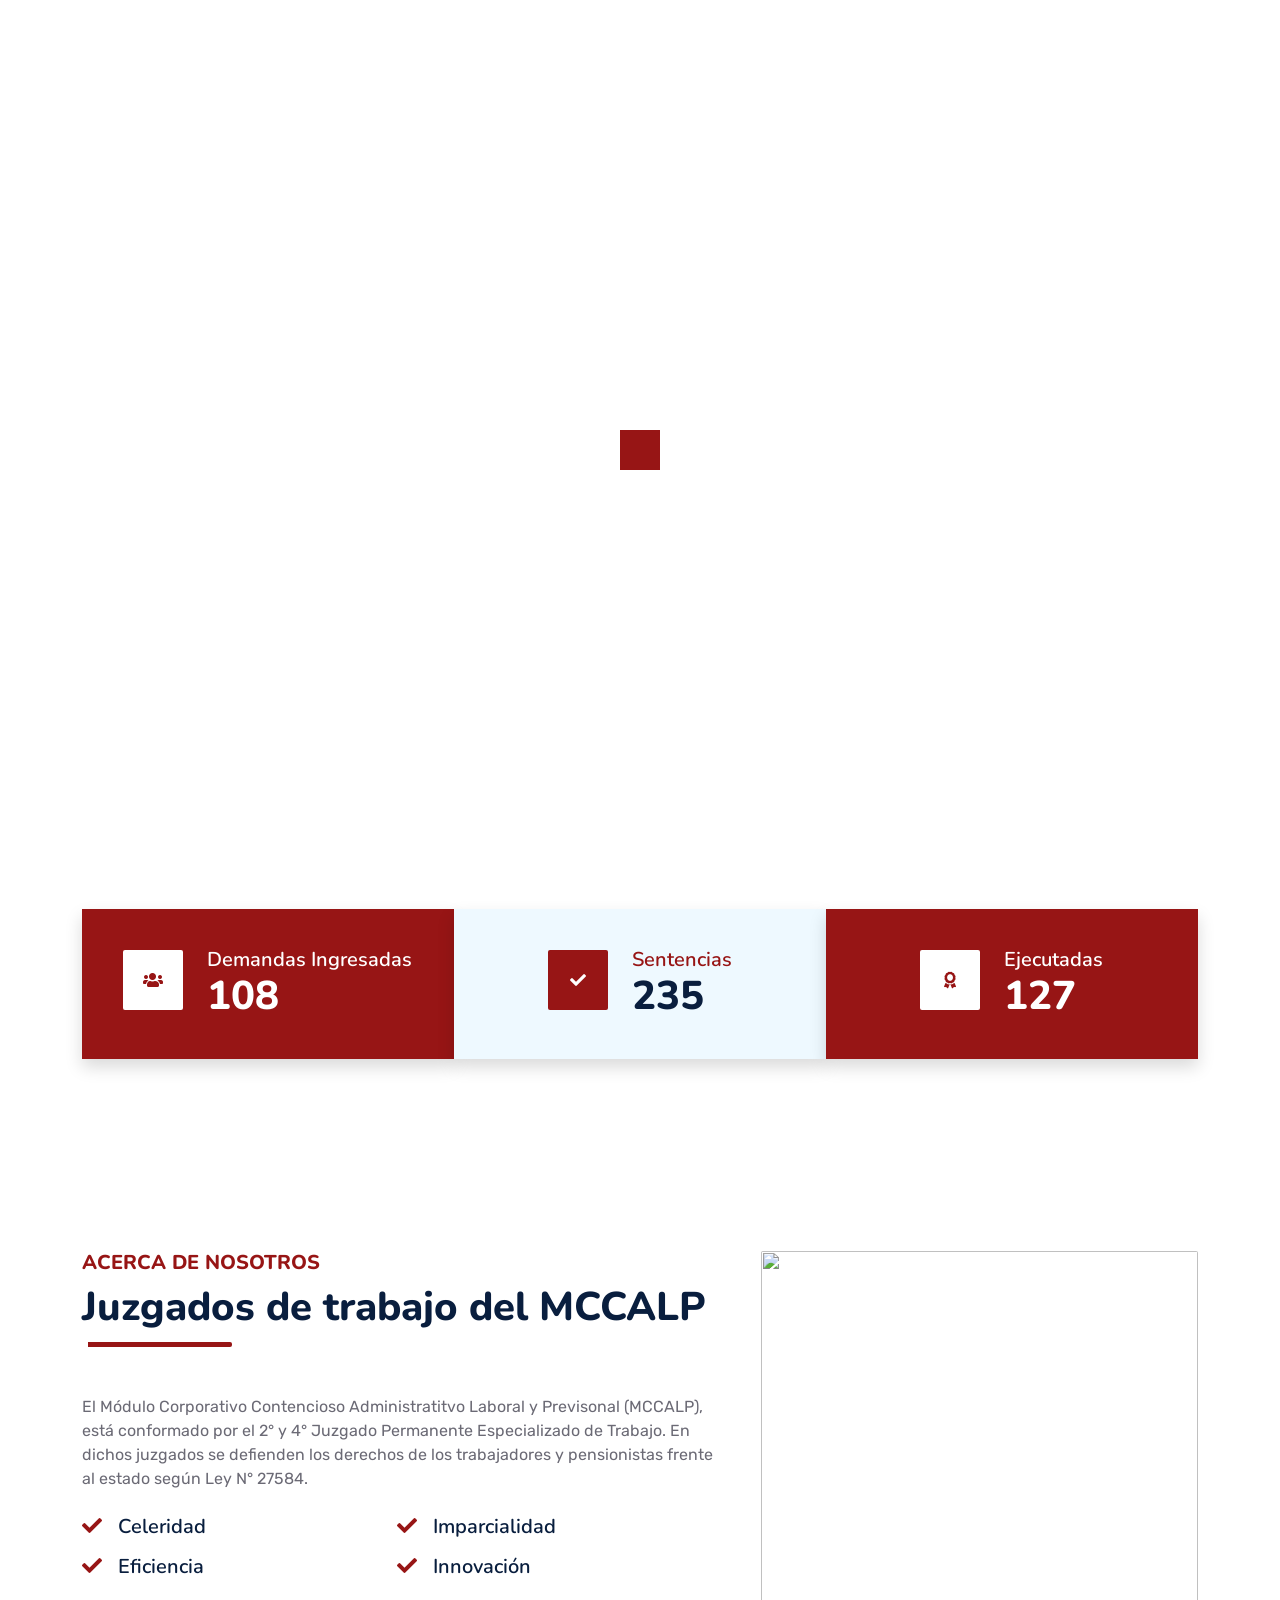
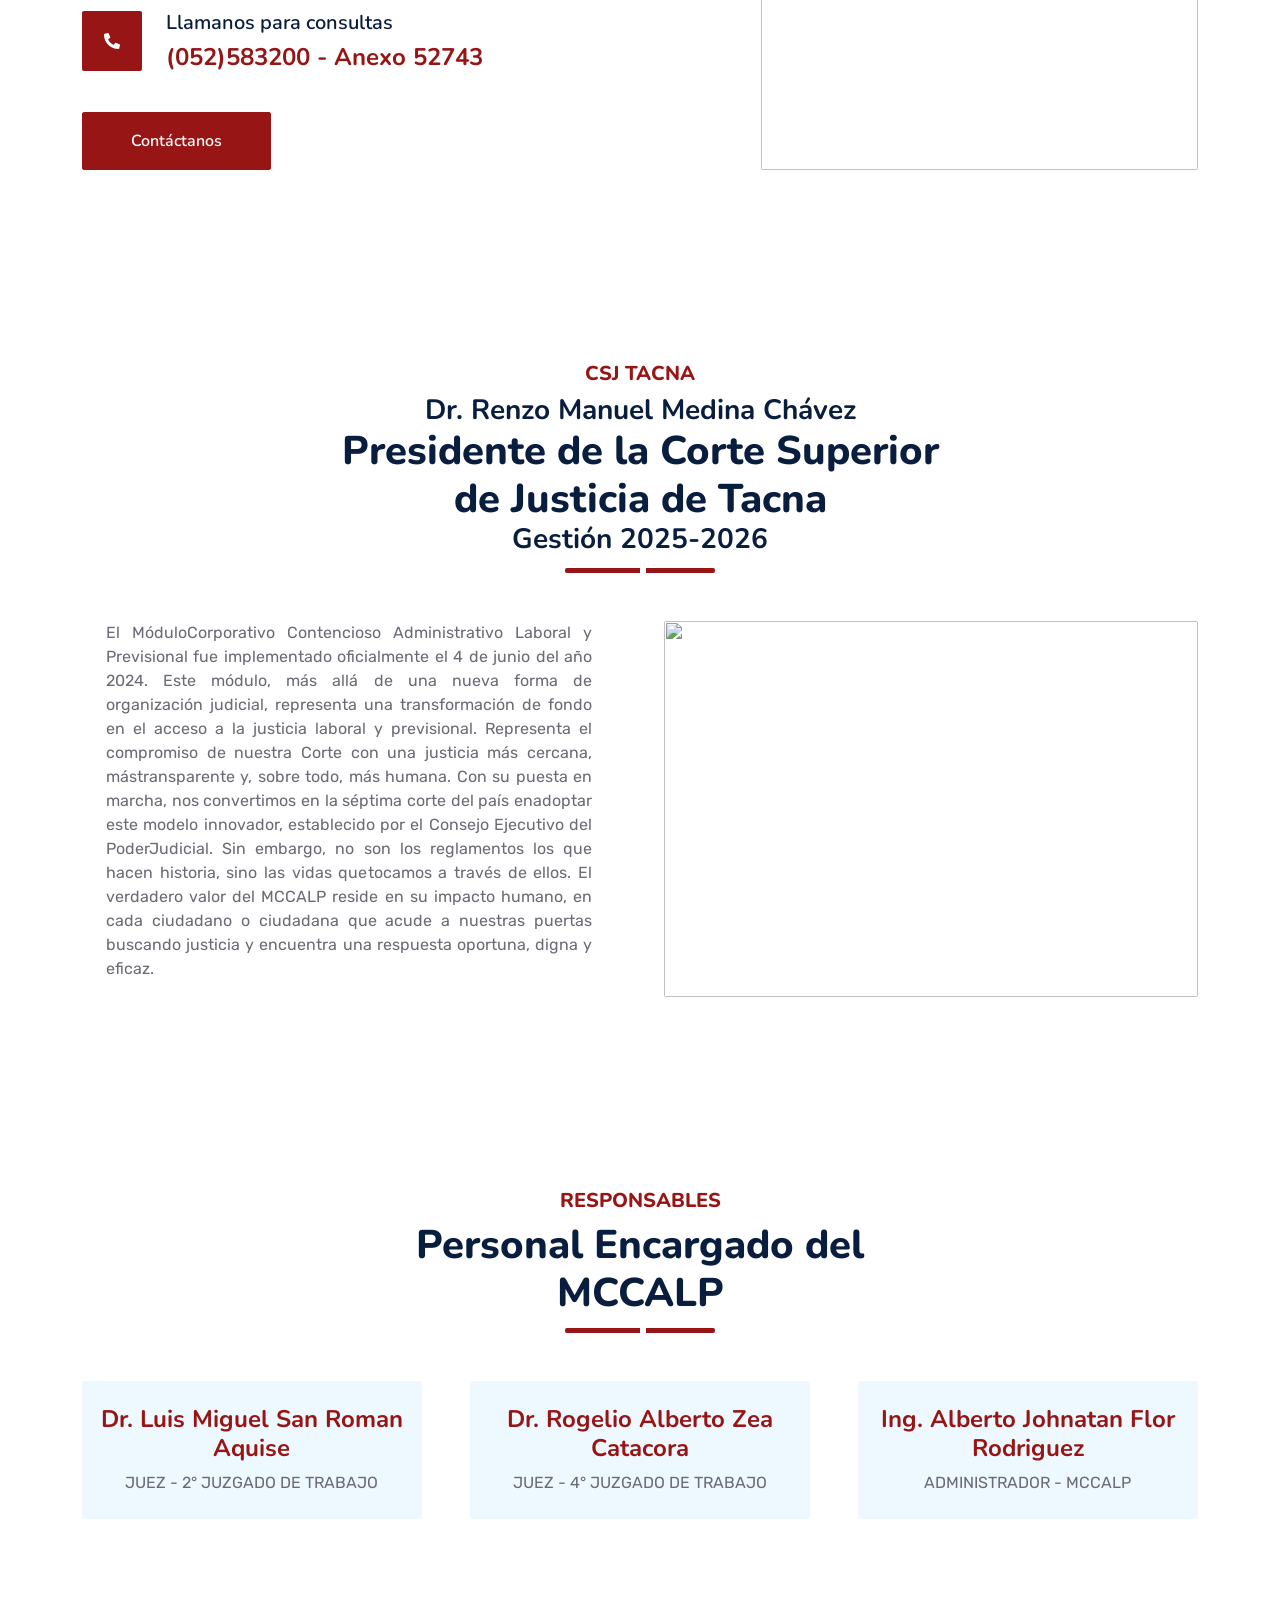
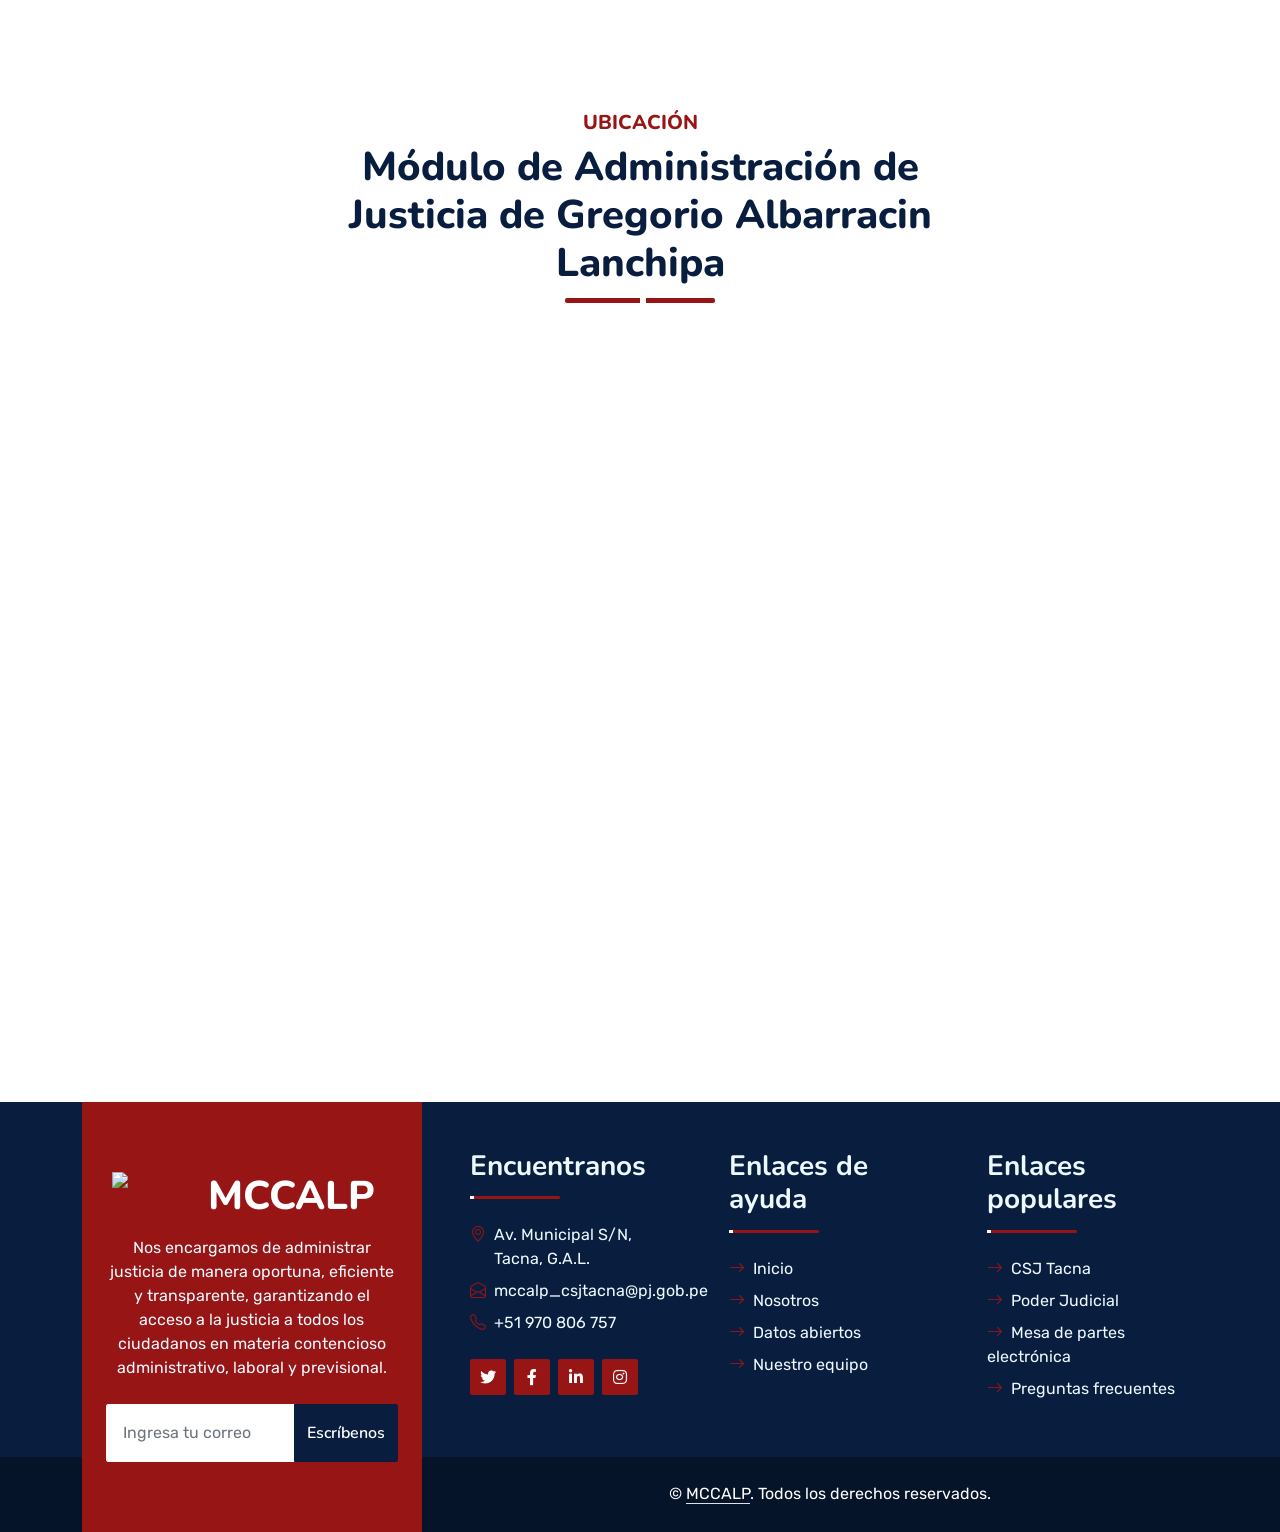
==== commit 1c52c77b: "Update index.html" ====
--- a/index.html
+++ b/index.html
@@ -269,7 +269,7 @@
 				<h3 class="mb-0"> Gestión 2025-2026</h3>
             </div>
             <div class="row g-5">
-                <div class="col-lg-6 justify-content-center">
+                <div class="col-lg-6 justify-content-center px-5">
                     <p style="text-align: justify;">El MóduloCorporativo Contencioso Administrativo Laboral y Previsional fue implementado oficialmente el 4 de junio del año 2024.
 Este módulo, más allá de una nueva forma de organización judicial, representa una
 transformación de fondo en el acceso a la justicia laboral y previsional. Representa el
@@ -917,7 +917,7 @@
 
 
     <!-- Vendor Start -->
-    <div class="container-fluid py-5 wow fadeInUp" data-wow-delay="0.1s">
+    <div class="container-fluid py-5 wow fadeInUp" data-wow-delay="0.1s" hidden>
         <div class="container py-5 mb-5">
             <div class="bg-white">
                 <div class="owl-carousel vendor-carousel">
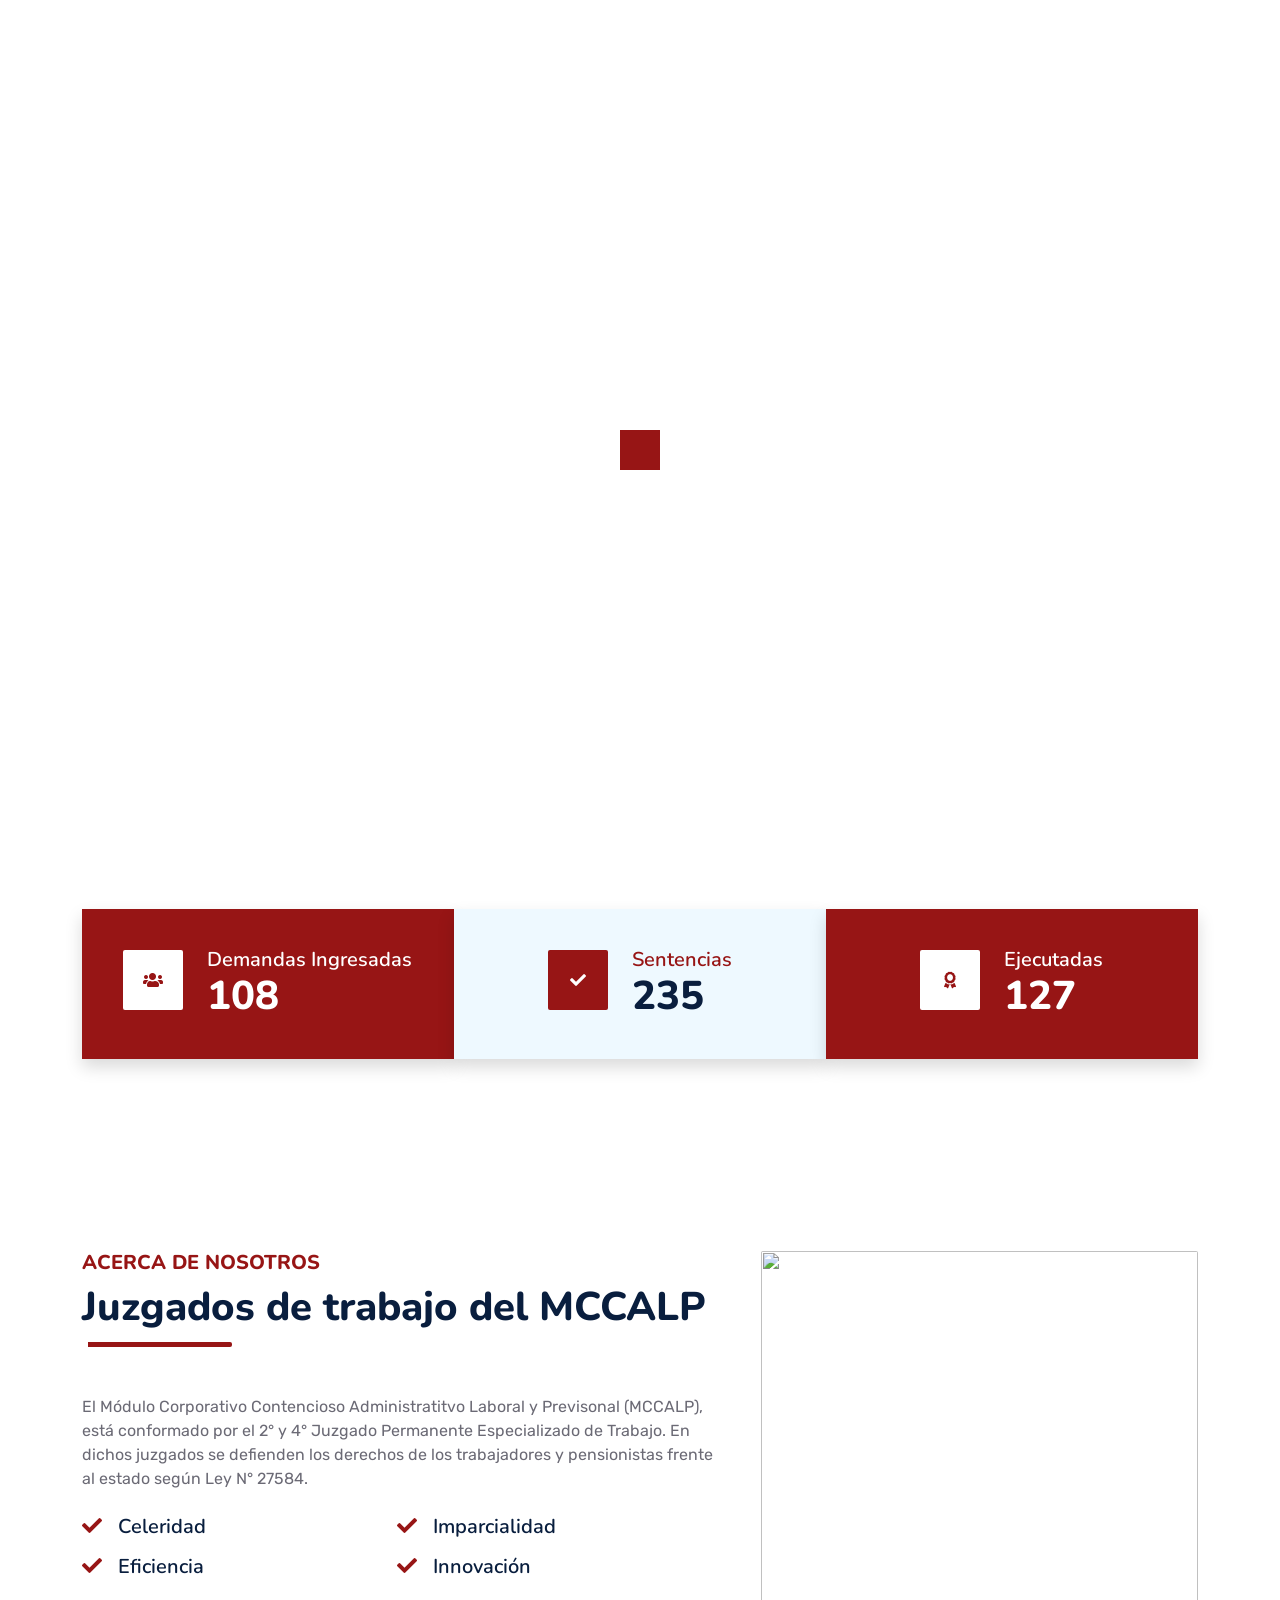
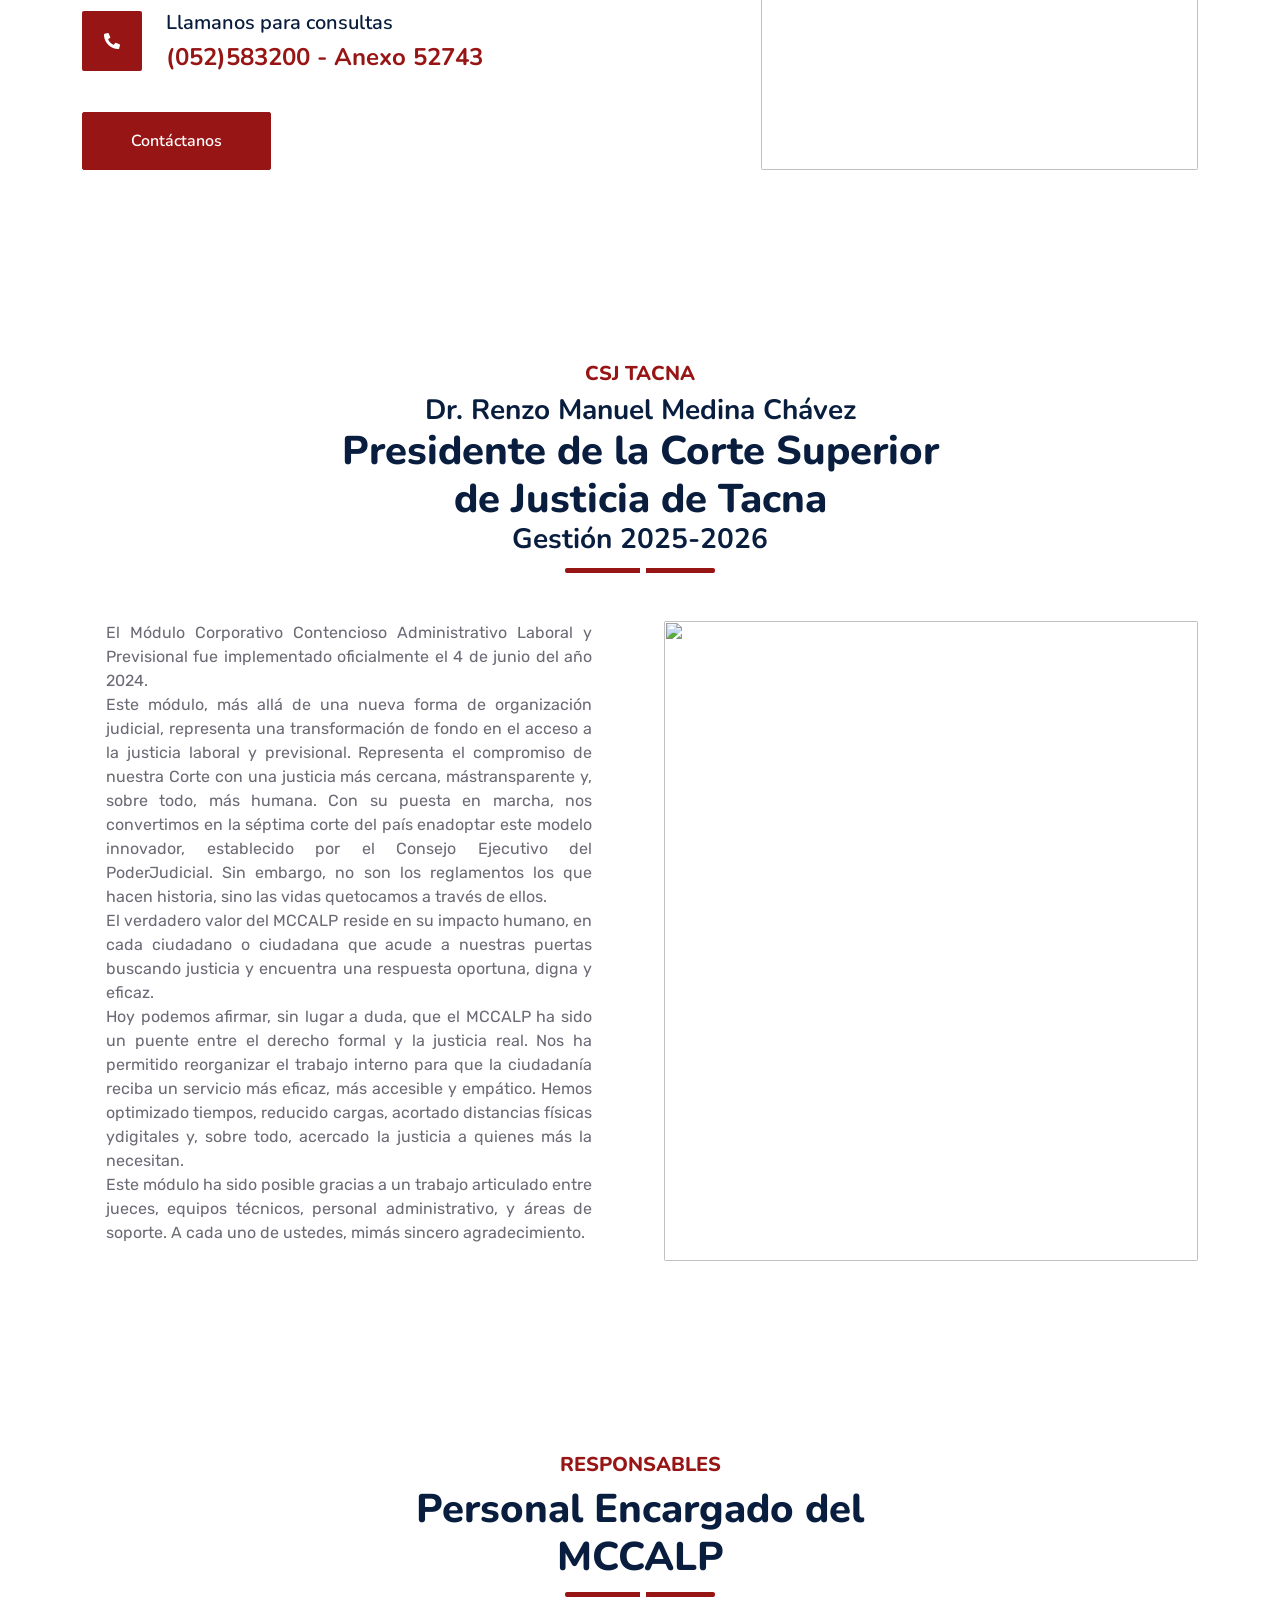
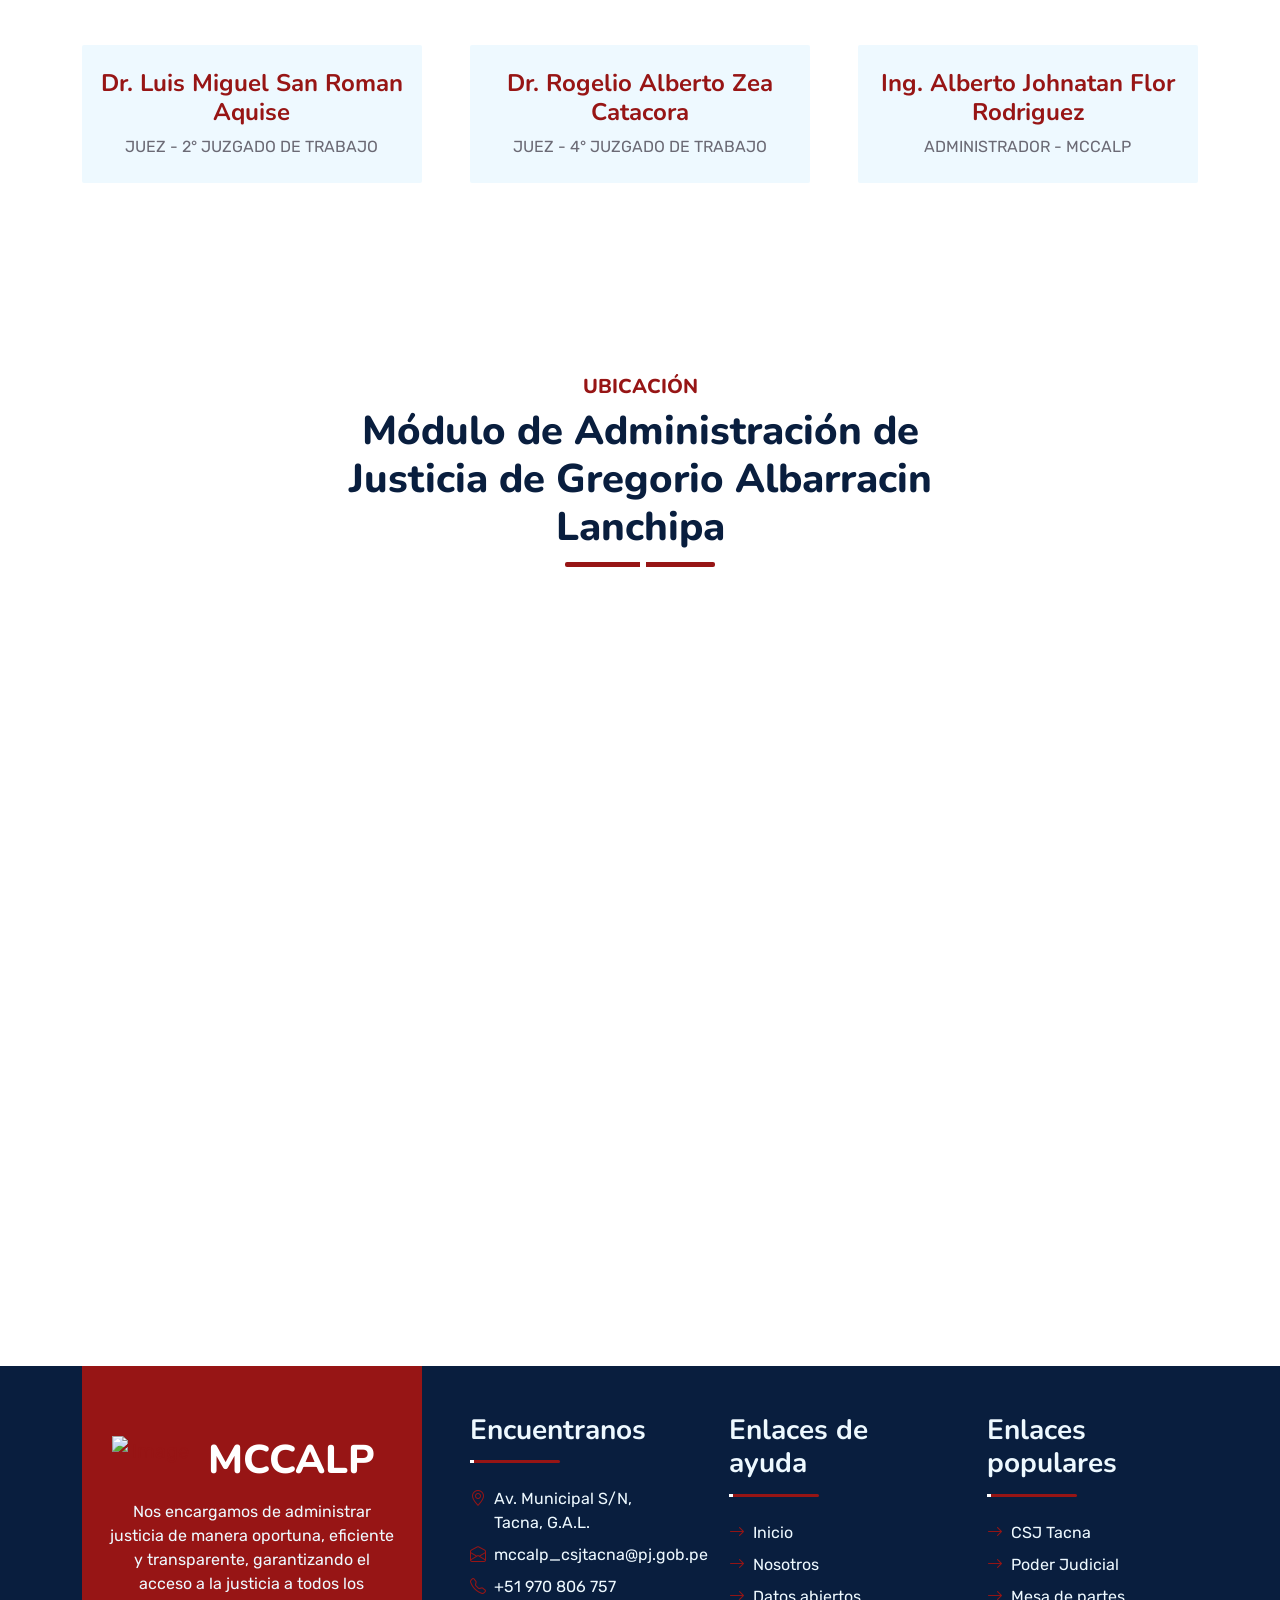
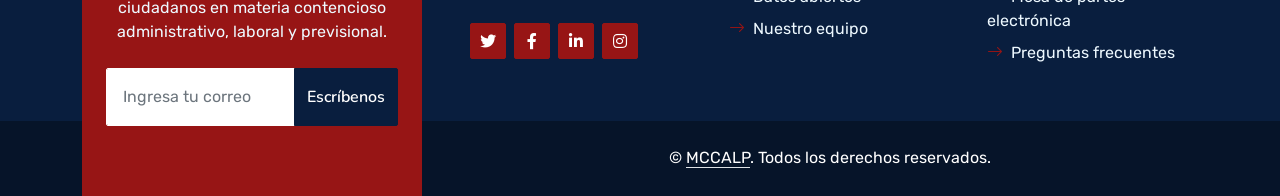
==== commit 23f60845: "Update index.html" ====
--- a/index.html
+++ b/index.html
@@ -76,7 +76,7 @@
             <div class="collapse navbar-collapse" id="navbarCollapse">
                 <div class="navbar-nav ms-auto py-0">
                     <a href="index.html" class="nav-item nav-link active">Inicio</a>
-                    <a href="about.html" class="nav-item nav-link">Nosotros</a>
+                    <a href="about.html" class="nav-item nav-link" hidden>Nosotros</a>
                     <a href="service.html" class="nav-item nav-link">Datos Abiertos</a>
 					<a href="price.html" class="nav-item nav-link">Estadísticas</a>
                     <div class="nav-item dropdown">
@@ -85,7 +85,7 @@
                             <a href="#" class="dropdown-item" hidden>Precios planes</a>
                             <a href="team.html" class="dropdown-item">Jefatura</a>
 							<a href="testimonial.html" class="dropdown-item">Personal</a>
-                            <a href="detail.html" class="dropdown-item">Logros destacados</a>
+                            <a href="detail.html" class="dropdown-item" hidden>Logros destacados</a>
                             <a href="quote.html" class="dropdown-item">Preguntas frecuentes</a>
                         </div>
                     </div>
@@ -270,15 +270,21 @@
             </div>
             <div class="row g-5">
                 <div class="col-lg-6 justify-content-center px-5">
-                    <p style="text-align: justify;">El MóduloCorporativo Contencioso Administrativo Laboral y Previsional fue implementado oficialmente el 4 de junio del año 2024.
+                    <p style="text-align: justify;">El Módulo Corporativo Contencioso Administrativo Laboral y Previsional fue implementado oficialmente el 4 de junio del año 2024.<br>
 Este módulo, más allá de una nueva forma de organización judicial, representa una
 transformación de fondo en el acceso a la justicia laboral y previsional. Representa el
 compromiso de nuestra Corte con una justicia más cercana, mástransparente y, sobre todo,
 más humana. Con su puesta en marcha, nos convertimos en la séptima corte del país enadoptar este
 modelo innovador, establecido por el Consejo Ejecutivo del PoderJudicial. Sin embargo, no son los reglamentos los que hacen historia, sino las vidas quetocamos a
-través de ellos. El verdadero valor del MCCALP reside en su impacto humano, en cada
+través de ellos.<br> El verdadero valor del MCCALP reside en su impacto humano, en cada
 ciudadano o ciudadana que acude a nuestras puertas buscando justicia y encuentra una
-respuesta oportuna, digna y eficaz.</p>
+respuesta oportuna, digna y eficaz.<br>Hoy podemos afirmar, sin lugar a duda, que el MCCALP ha sido un puente entre el derecho
+formal y la justicia real. Nos ha permitido reorganizar el trabajo interno para que la ciudadanía
+reciba un servicio más eficaz, más accesible y empático. Hemos optimizado tiempos,
+reducido cargas, acortado distancias físicas ydigitales y, sobre todo, acercado la justicia a
+quienes más la necesitan.<br>Este módulo ha sido posible gracias a un trabajo articulado entre jueces, equipos técnicos,
+personal administrativo, y áreas de soporte. A cada uno de ustedes, mimás sincero
+agradecimiento.
                 </div>
                 <div class="col-lg-6  wow zoomIn" data-wow-delay="0.9s" style="min-height: 350px;">
                     <div class="position-relative h-100">
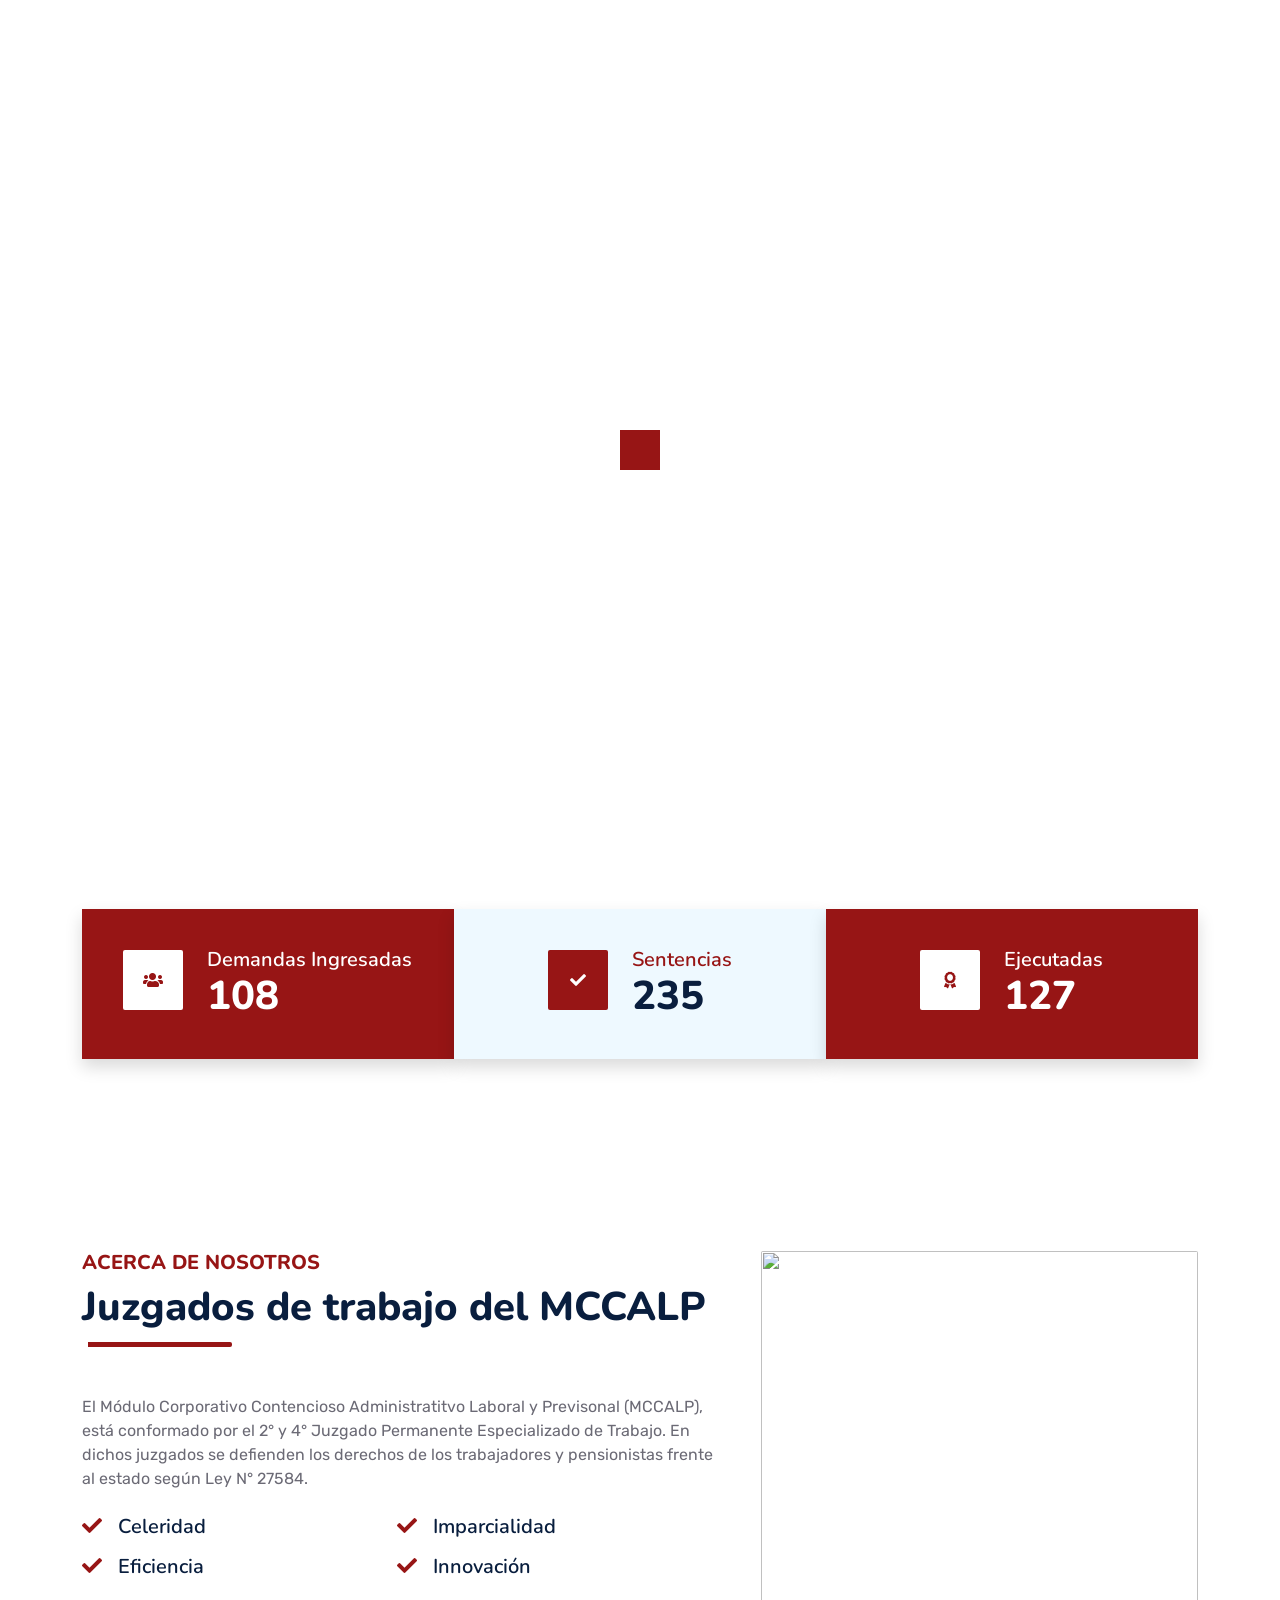
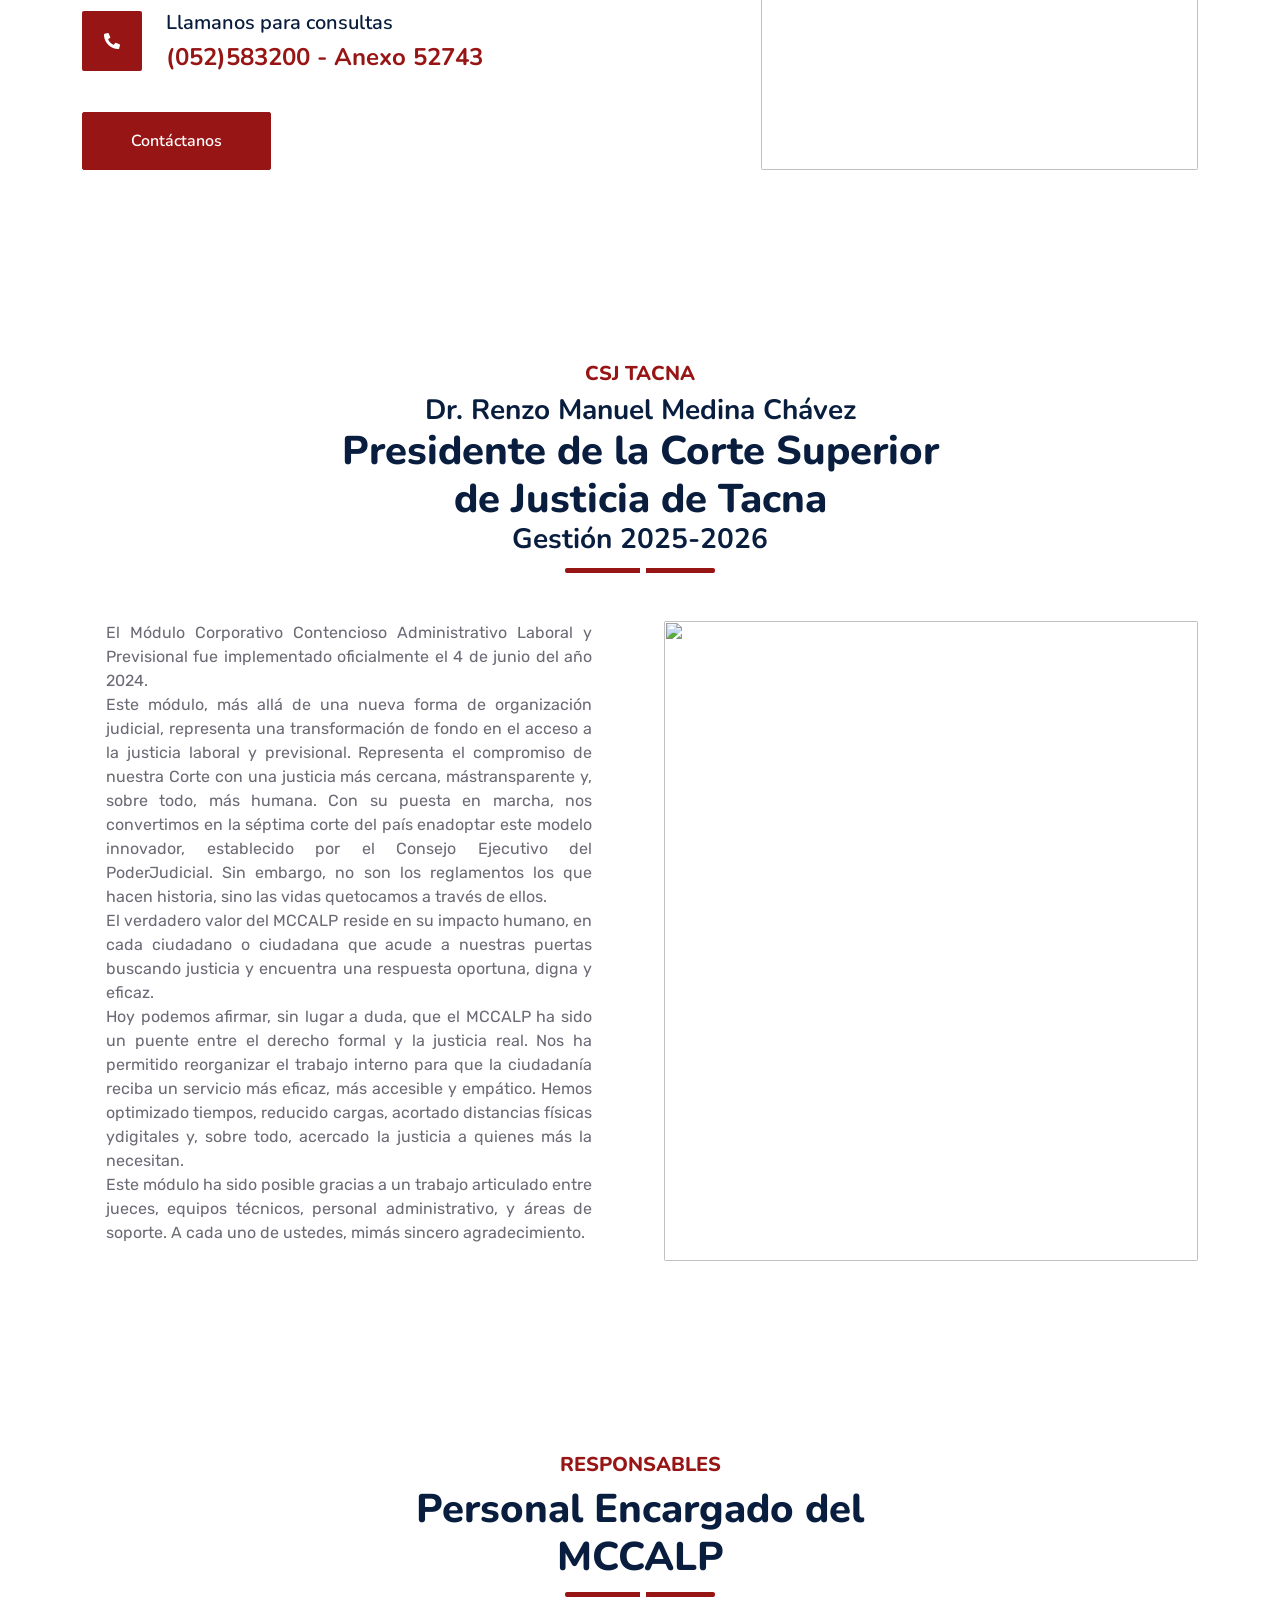
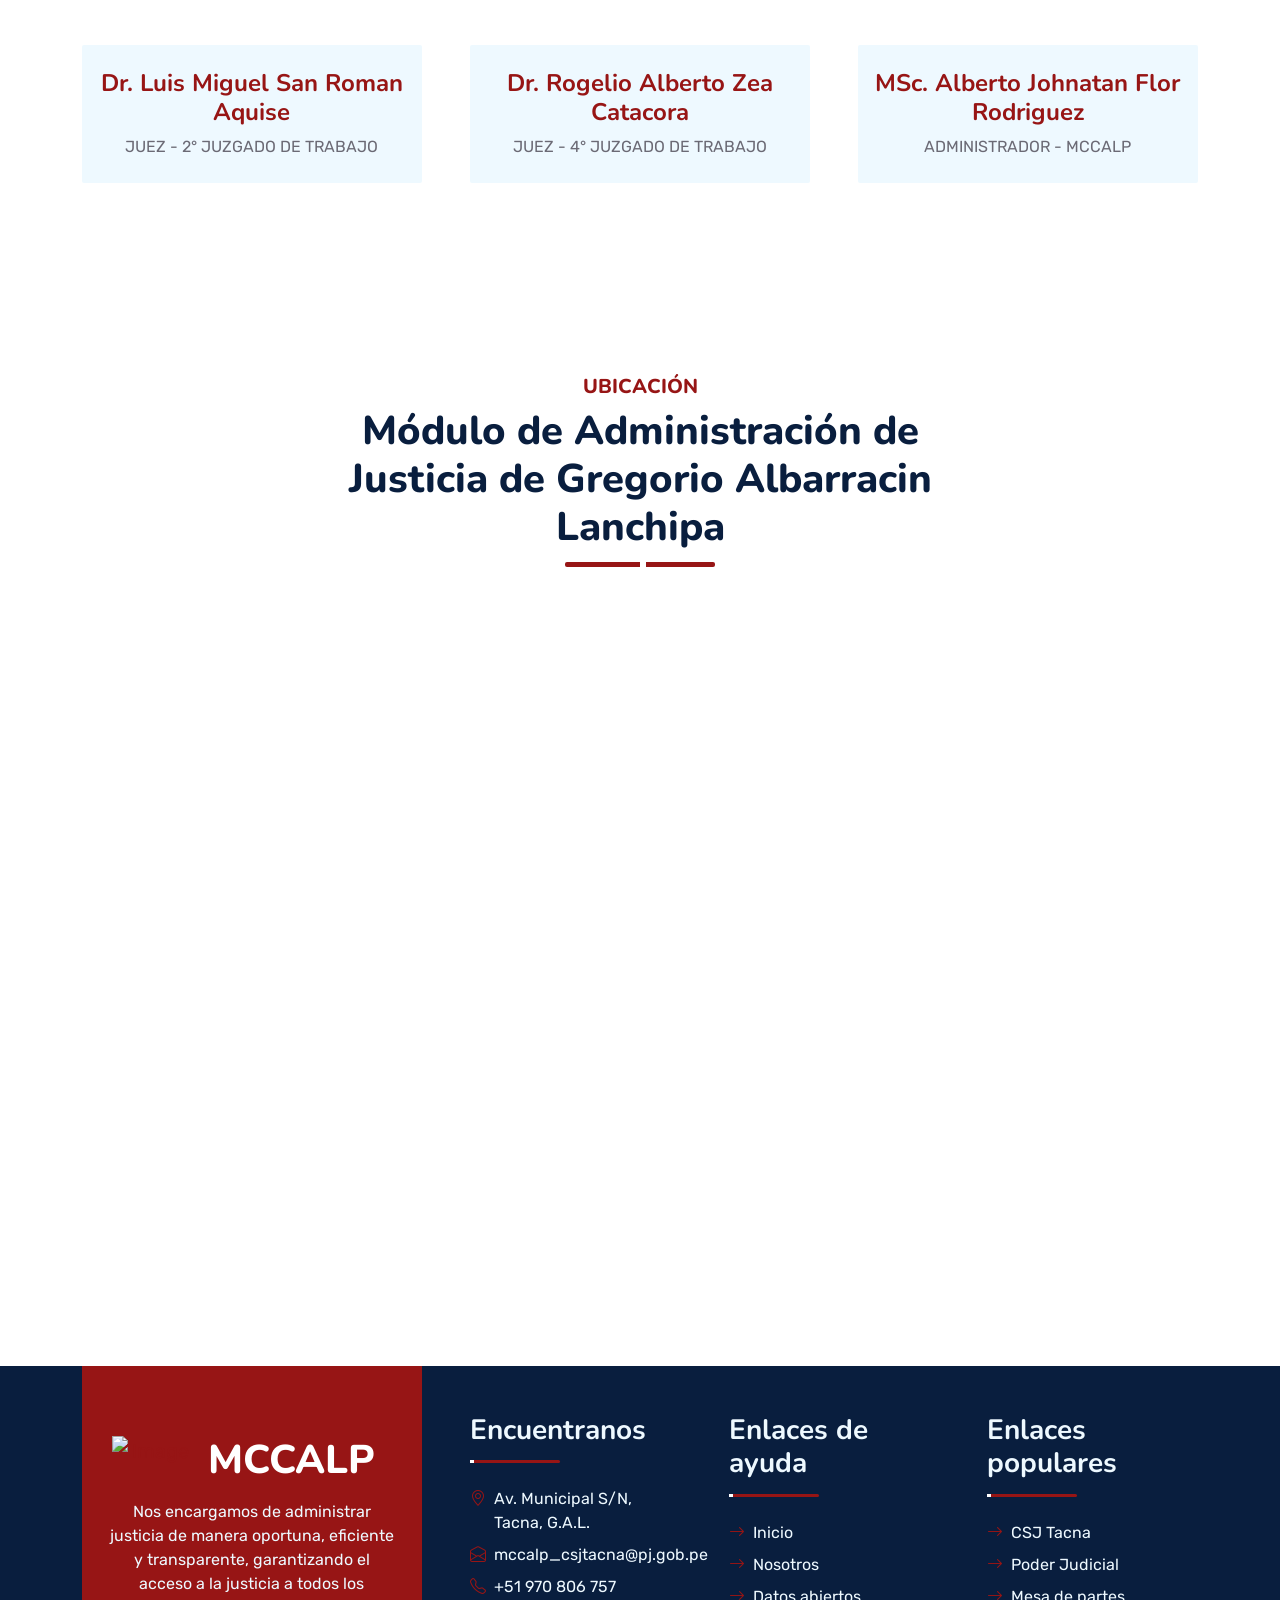
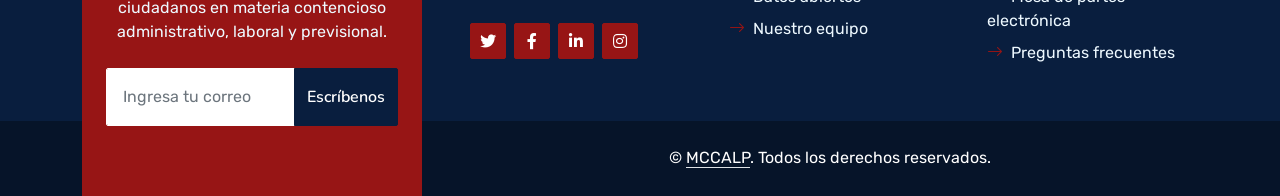
==== commit afcef670: "Update index.html" ====
--- a/index.html
+++ b/index.html
@@ -843,7 +843,7 @@
                             </div>
                         </div>
                         <div class="text-center py-4">
-                            <h4 class="text-primary">Ing. Alberto Johnatan Flor Rodriguez</h4>
+                            <h4 class="text-primary">MSc. Alberto Johnatan Flor Rodriguez</h4>
                             <p class="text-uppercase m-0">Administrador - MCCALP</p>
                         </div>
                     </div>
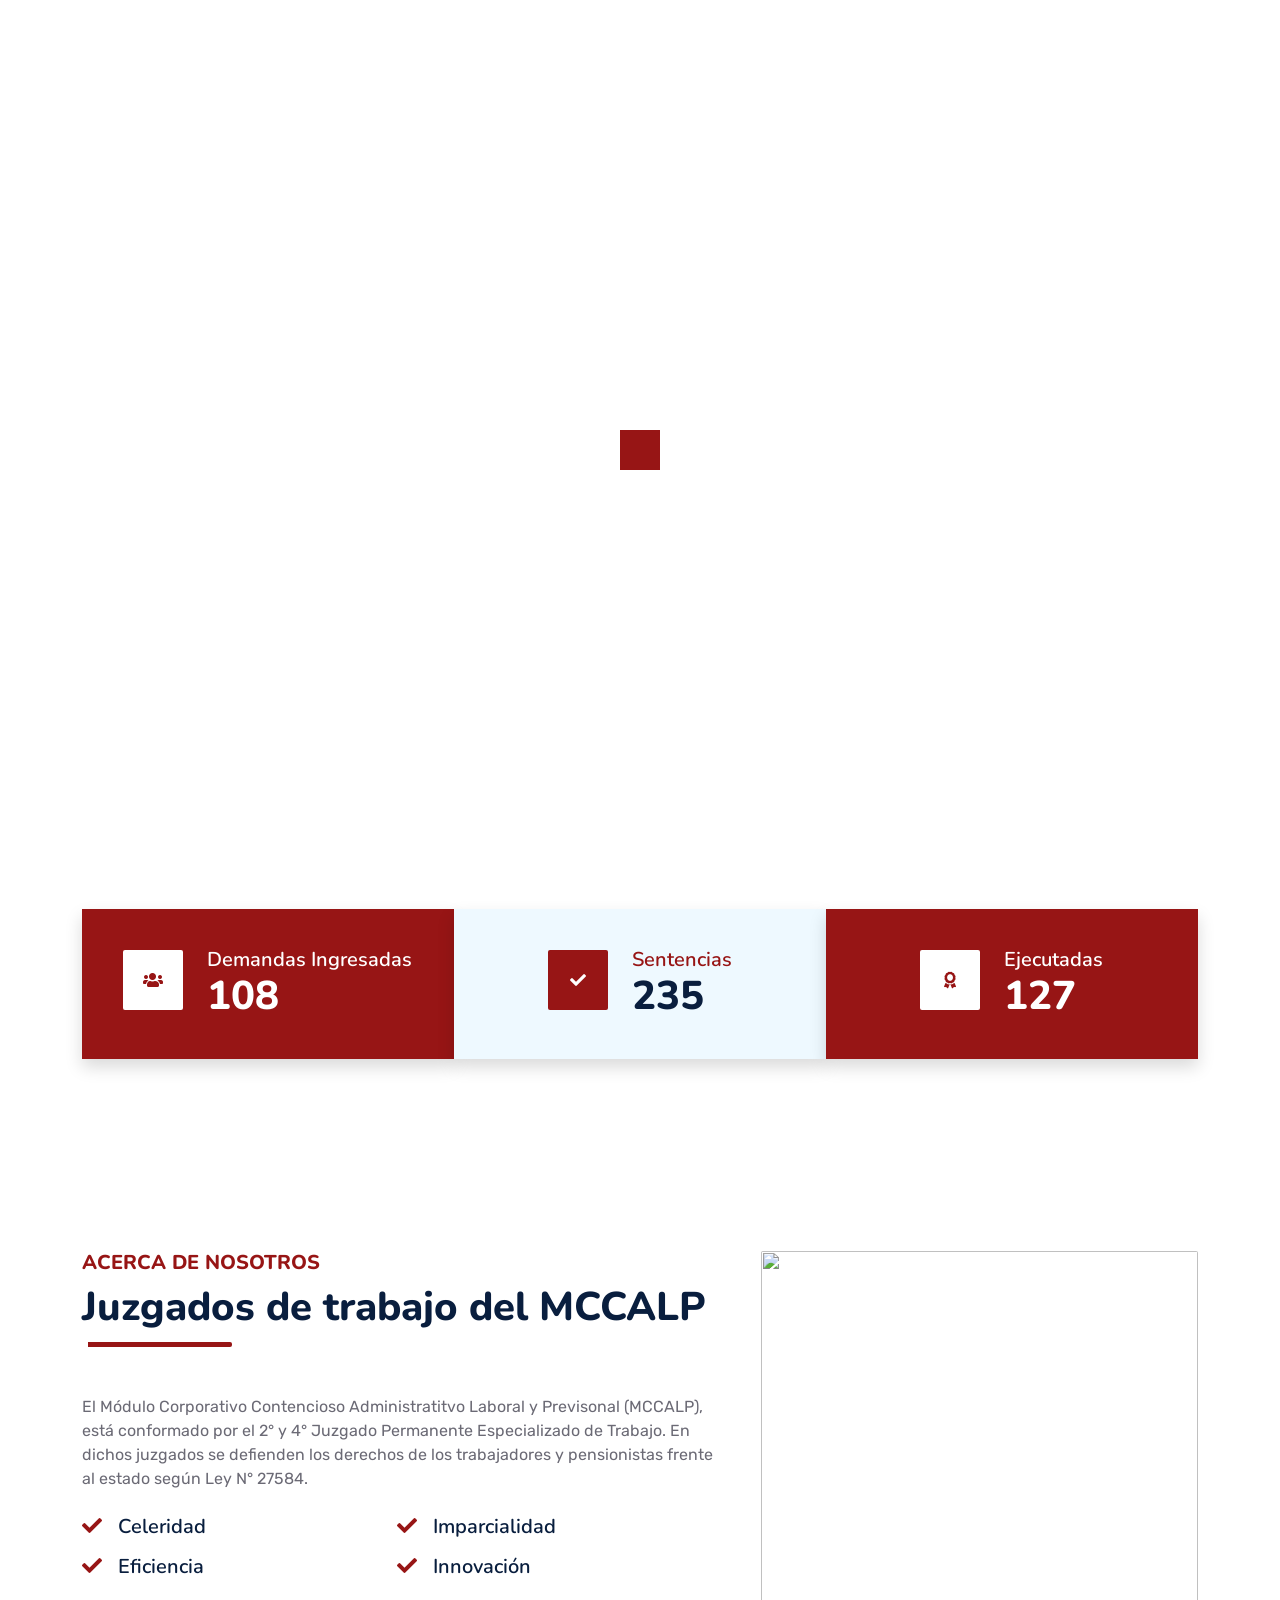
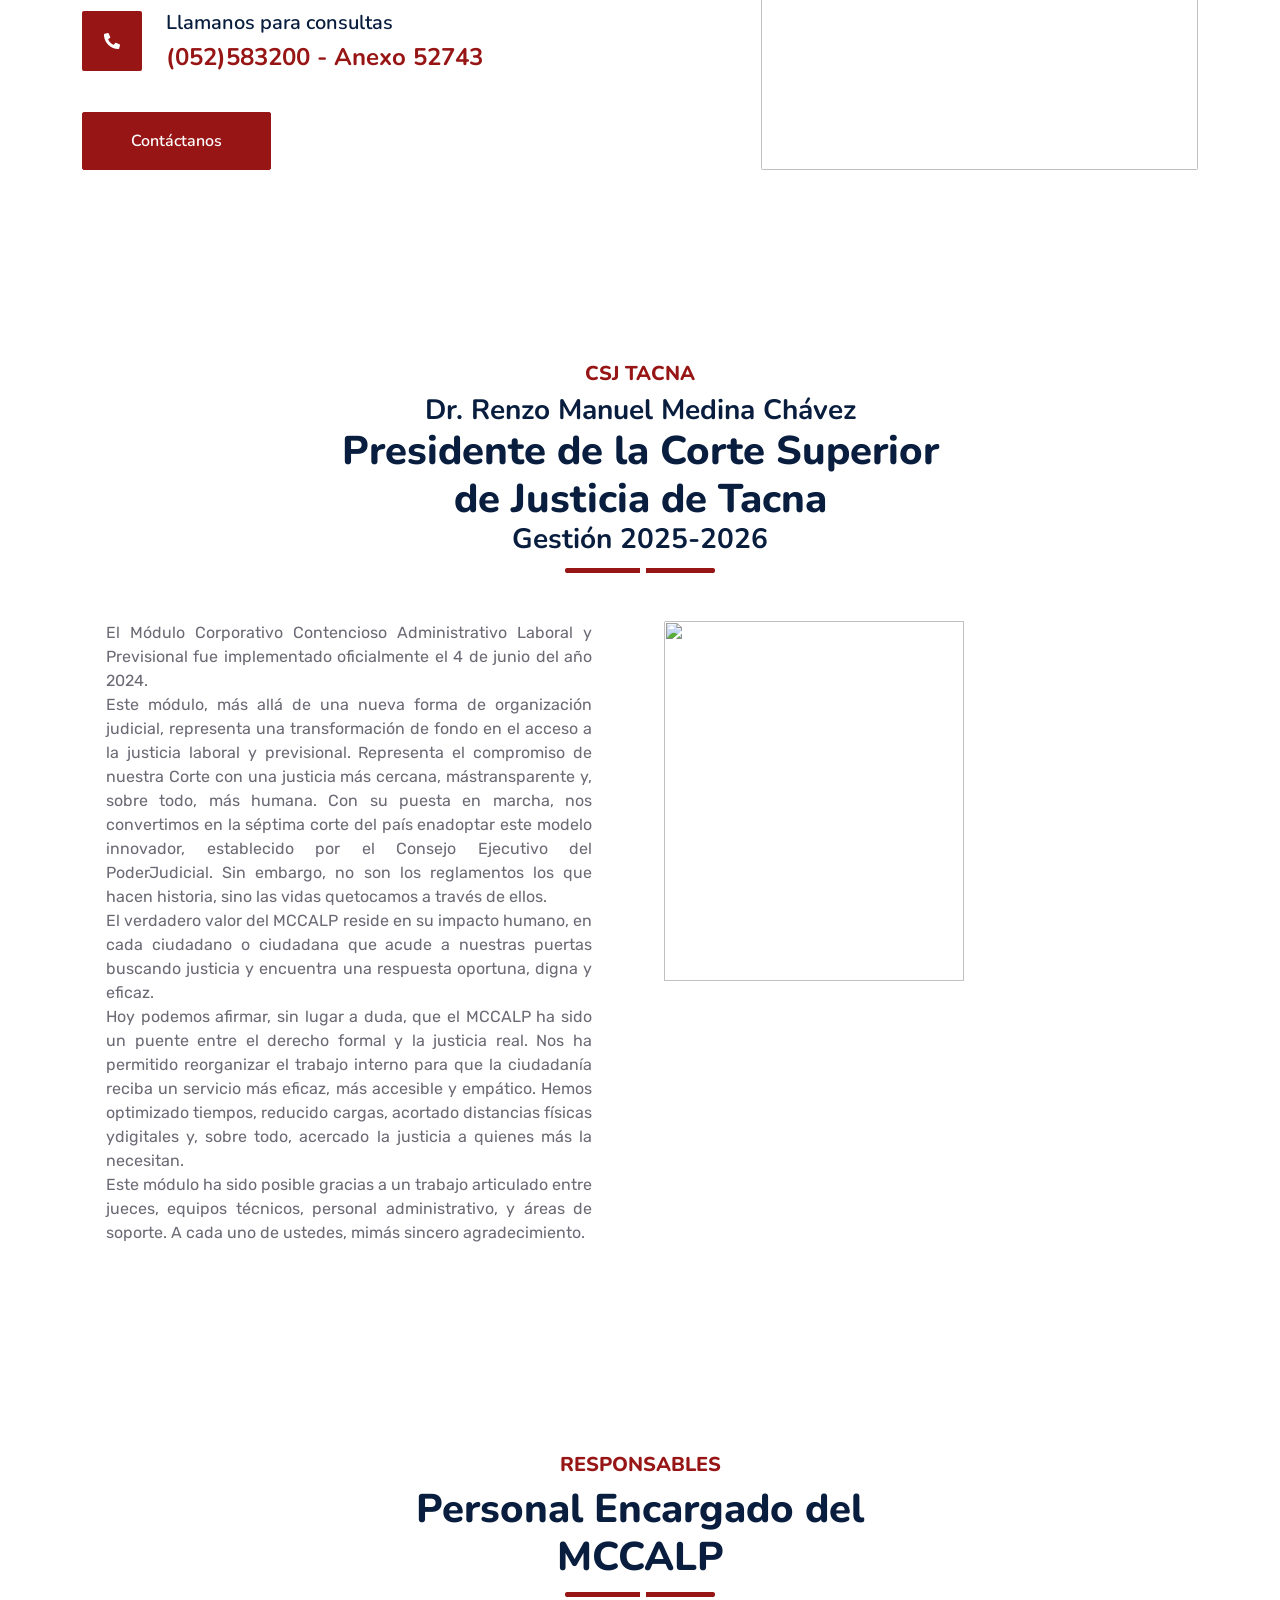
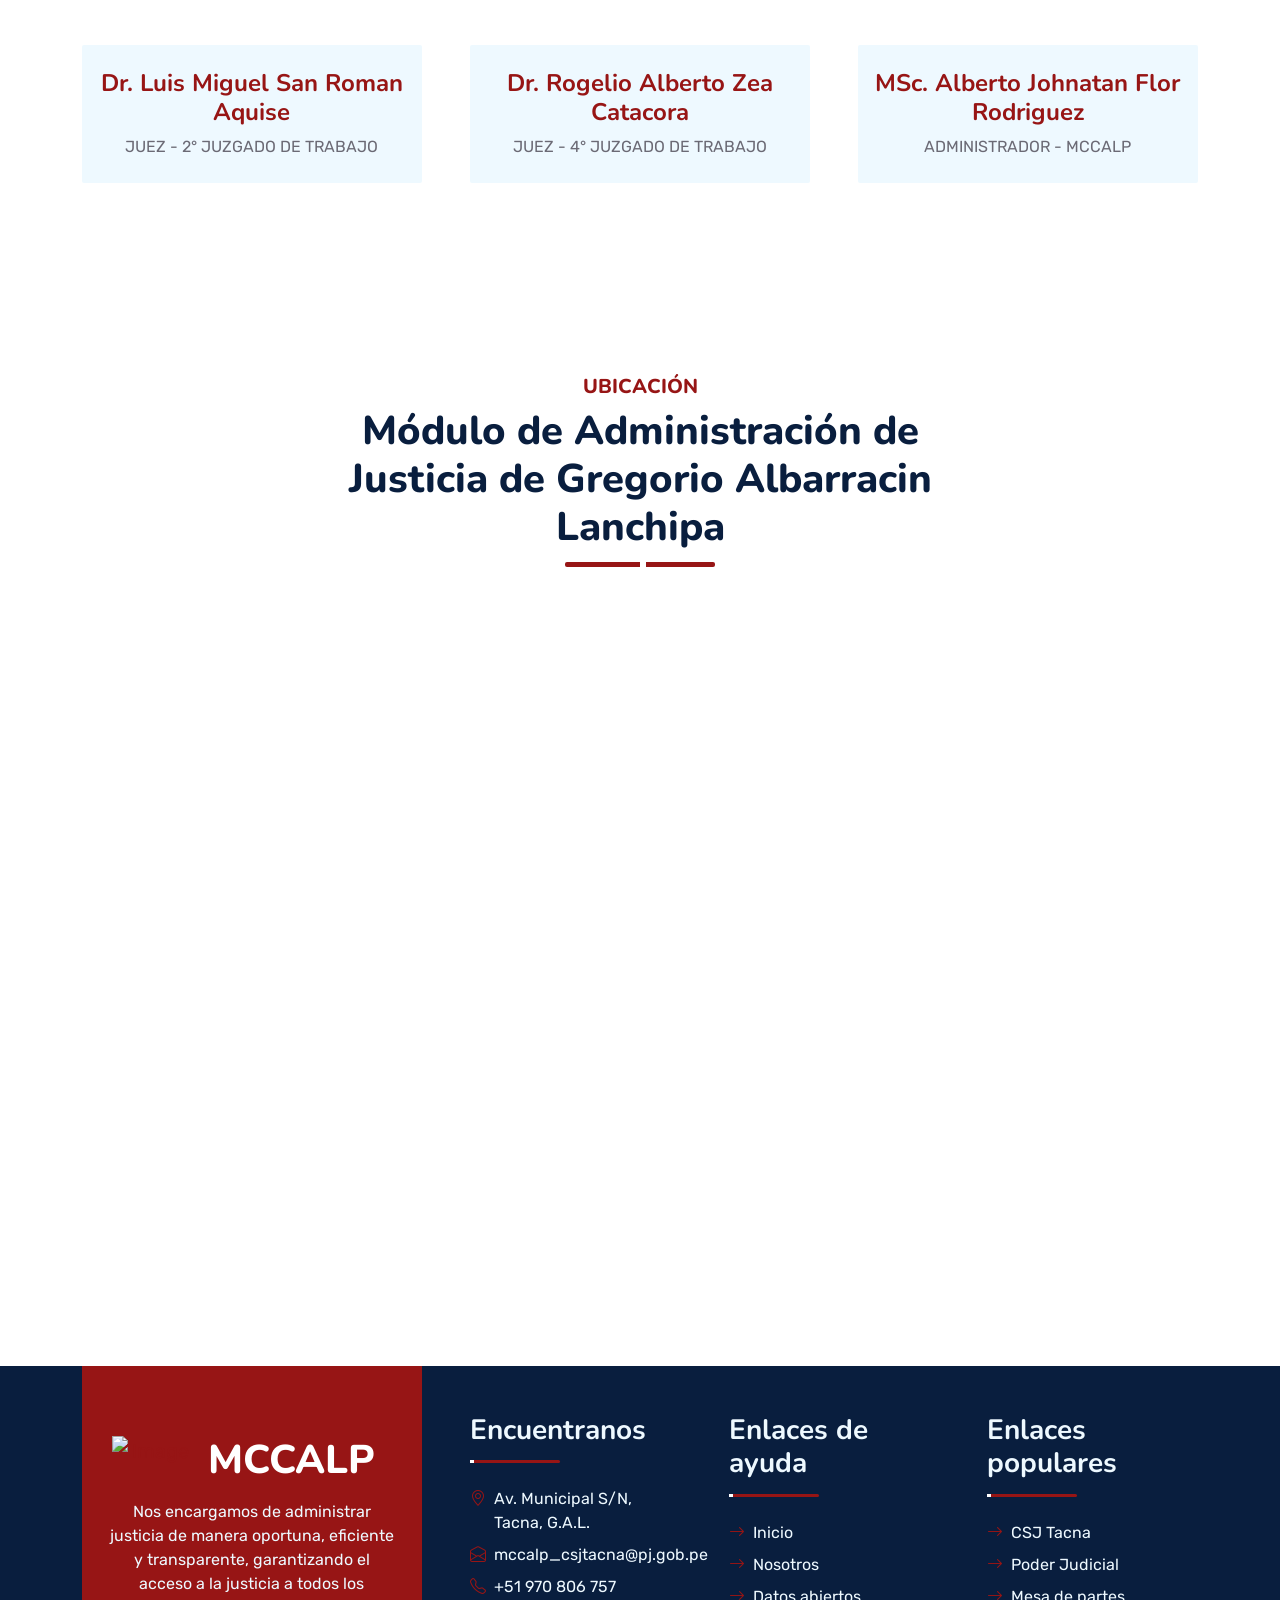
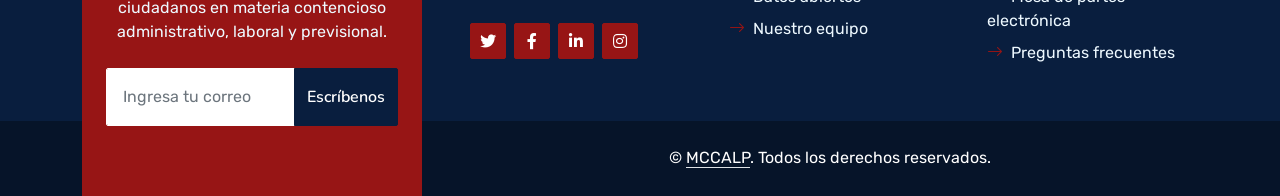
==== commit 4140a65f: "Update index.html" ====
--- a/index.html
+++ b/index.html
@@ -288,7 +288,7 @@
                 </div>
                 <div class="col-lg-6  wow zoomIn" data-wow-delay="0.9s" style="min-height: 350px;">
                     <div class="position-relative h-100">
-                        <img class="position-absolute w-100 h-100 rounded wow zoomIn" data-wow-delay="0.1s" src="img/presidente-csjtacna2.png" style="object-fit: cover;">
+                        <img class="position-absolute w-75 h-75 rounded wow zoomIn" data-wow-delay="0.1s" src="img/presidente-csjtacna2.png" style="object-fit: cover;">
                     </div>
                 </div>
             </div>
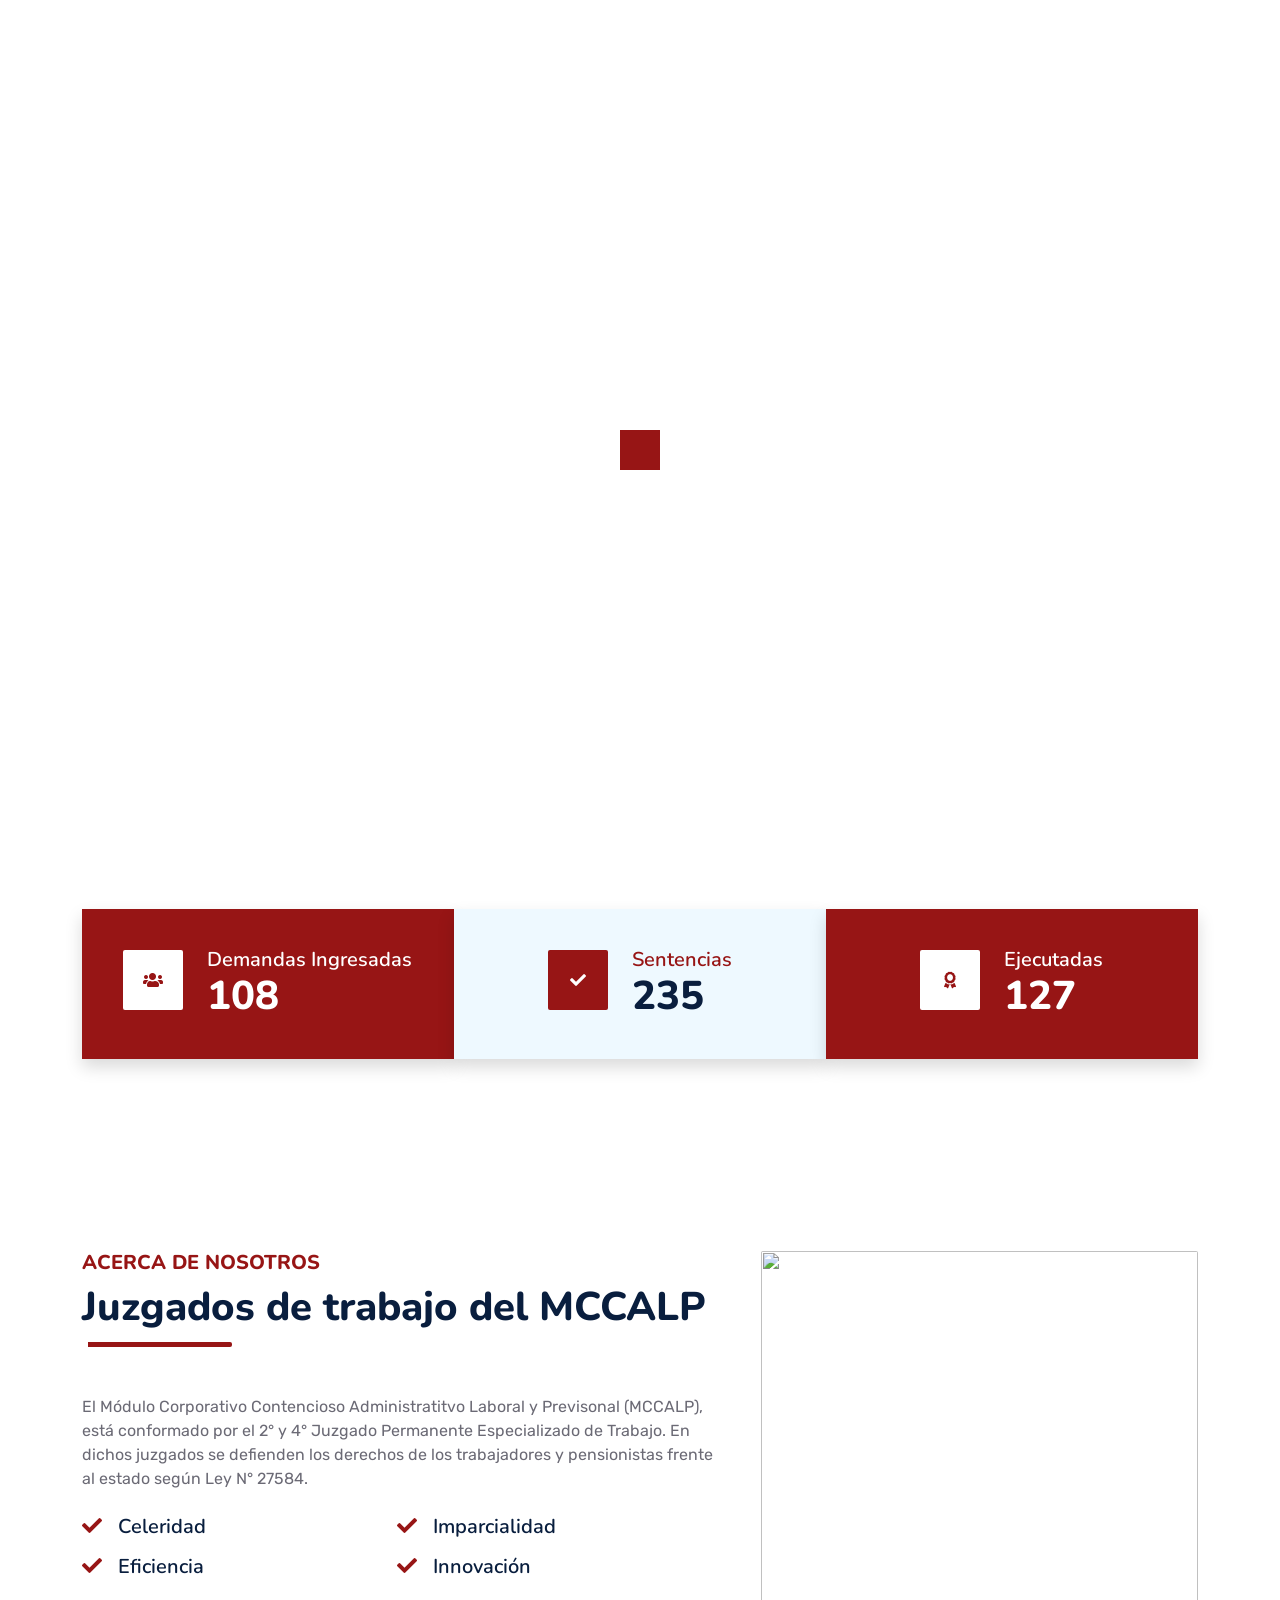
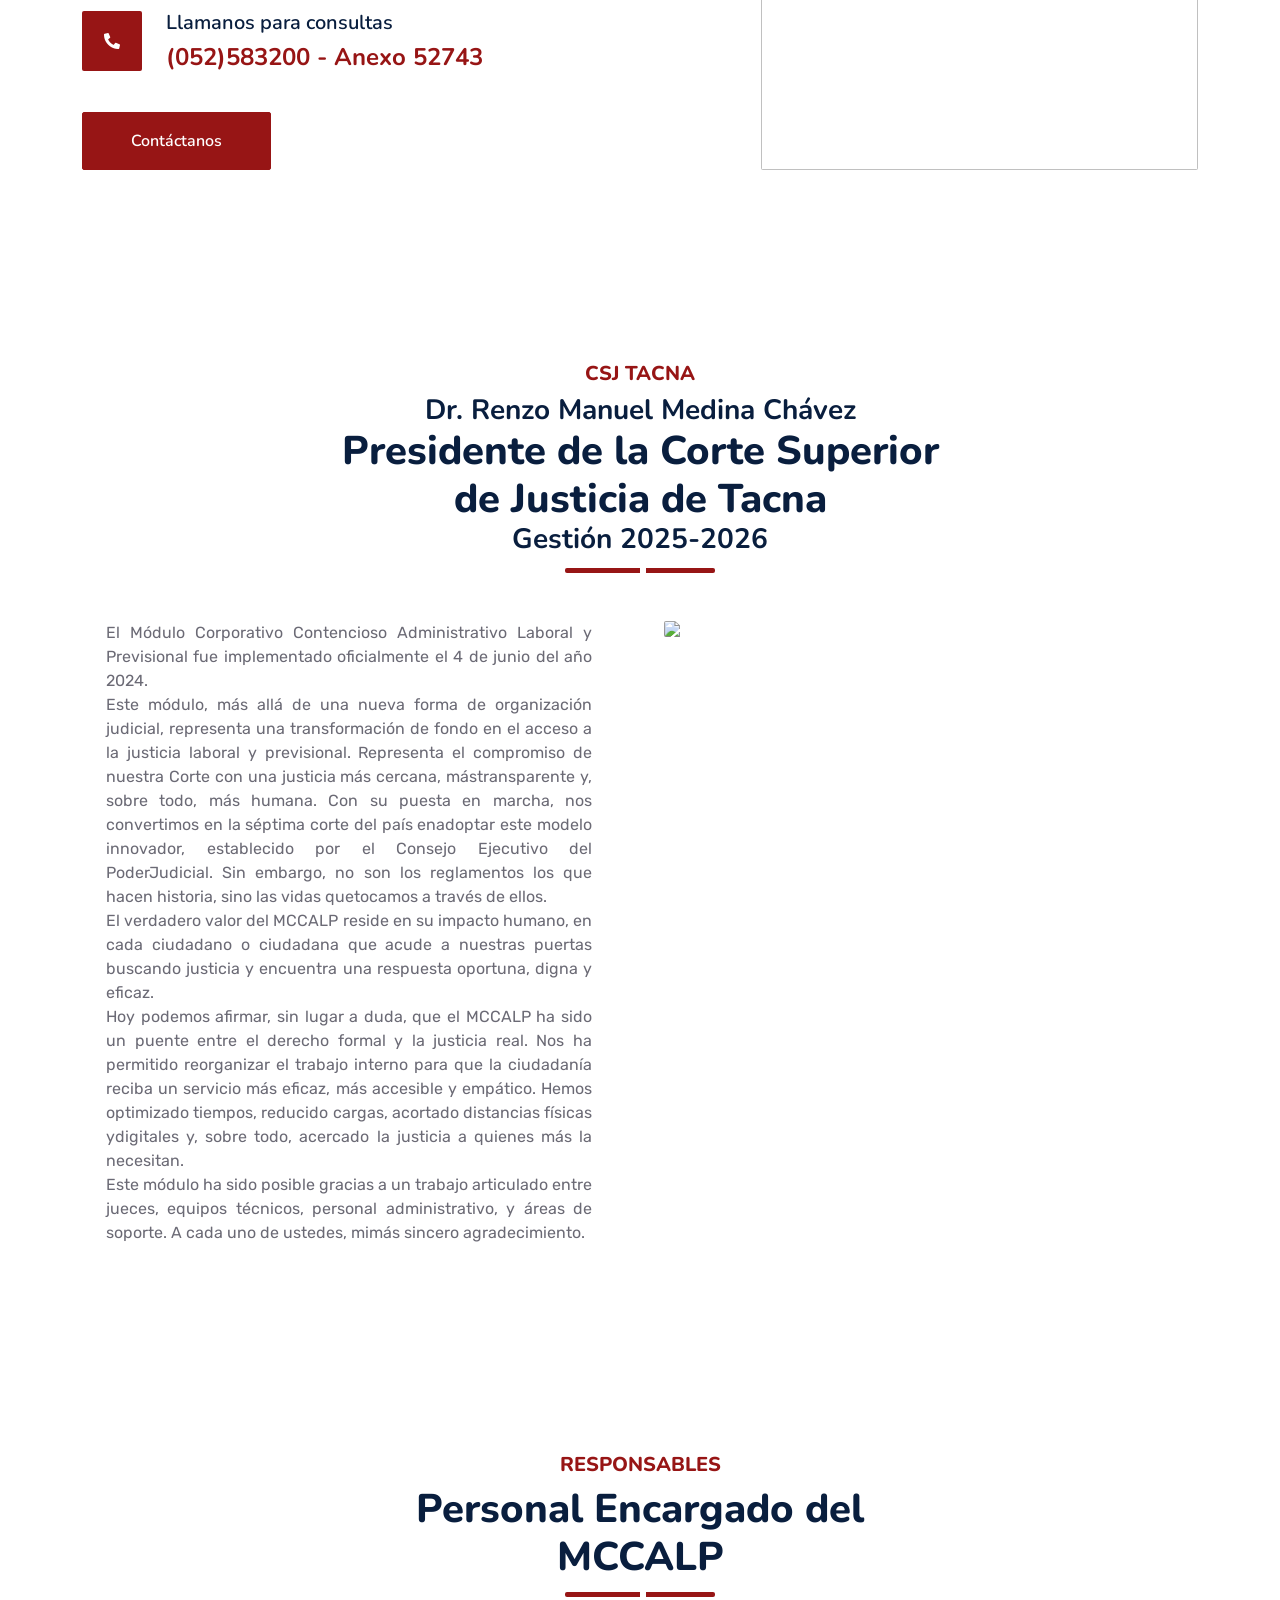
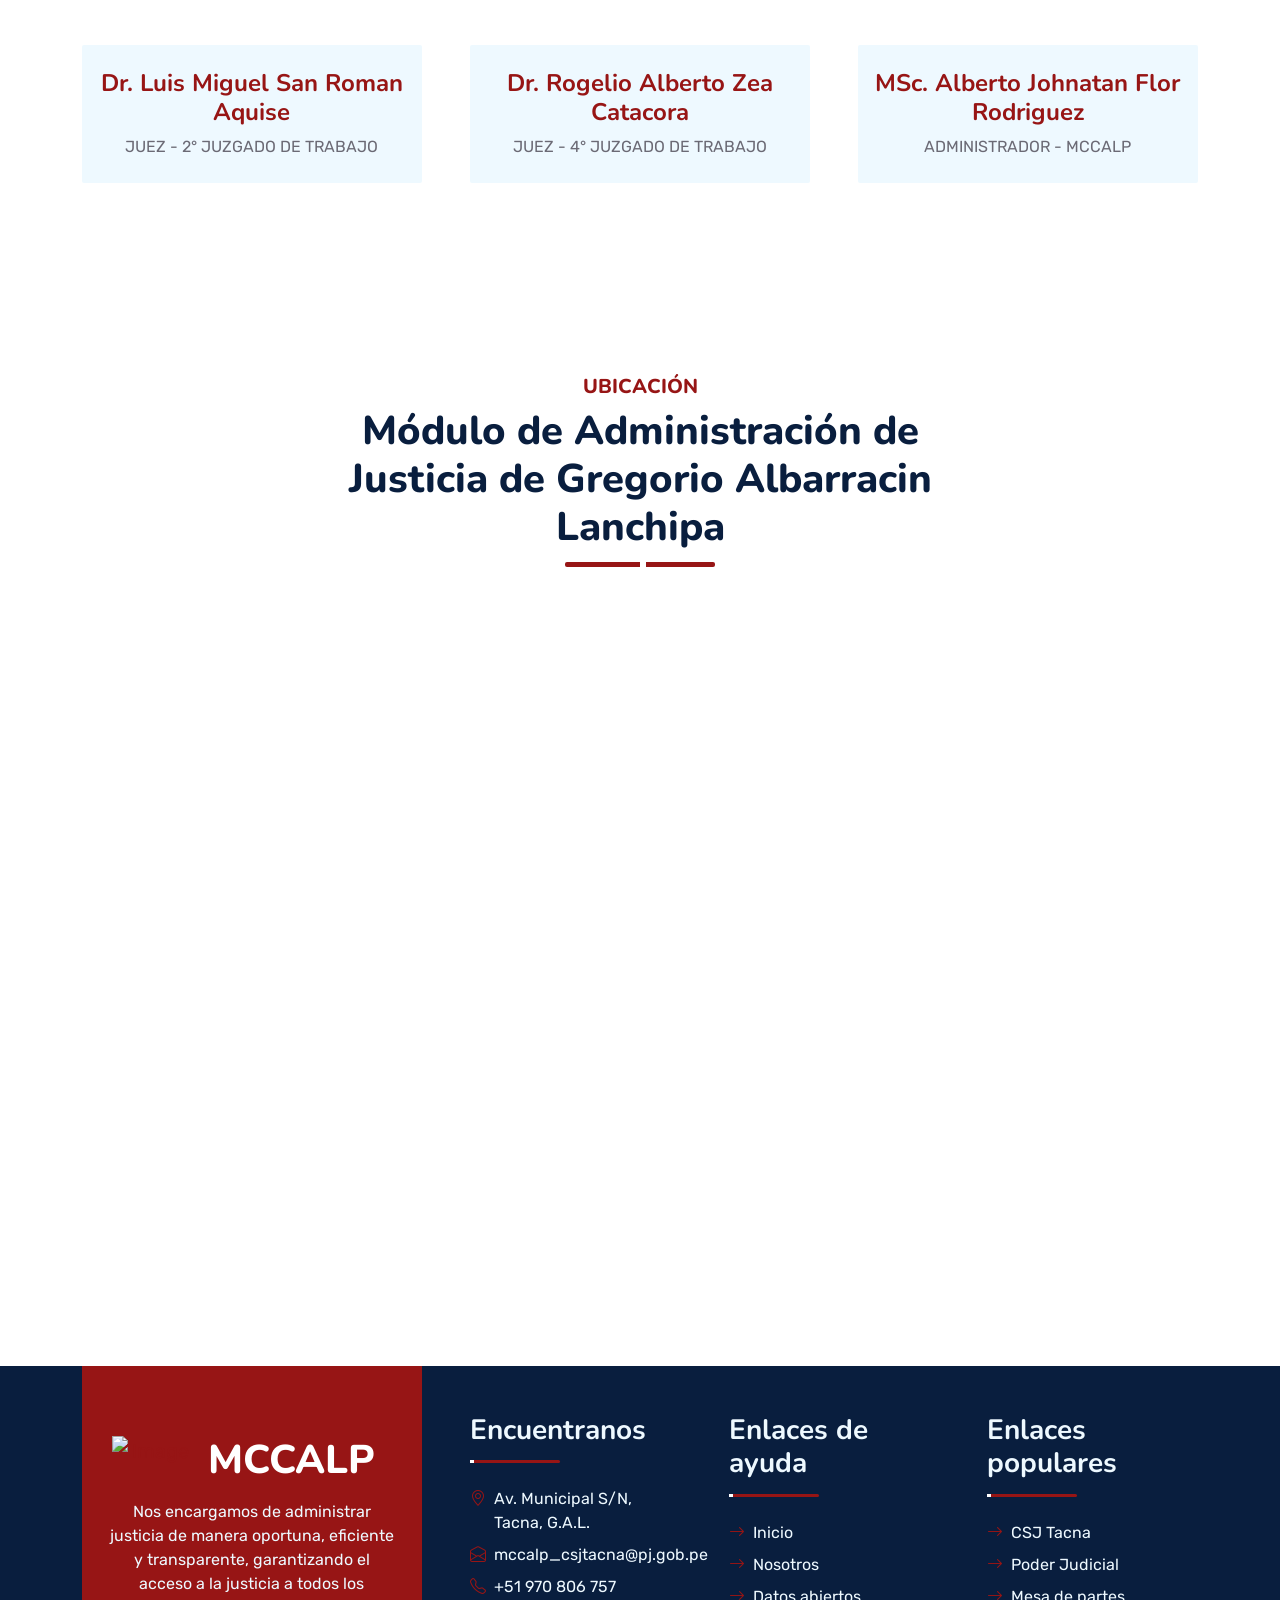
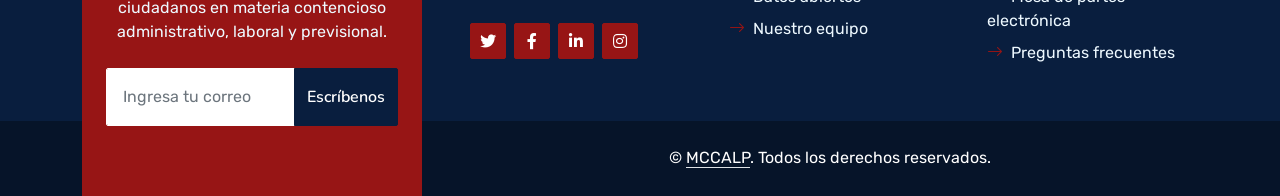
==== commit 16a4a45f: "Update index.html" ====
--- a/index.html
+++ b/index.html
@@ -288,7 +288,7 @@
                 </div>
                 <div class="col-lg-6  wow zoomIn" data-wow-delay="0.9s" style="min-height: 350px;">
                     <div class="position-relative h-100">
-                        <img class="position-absolute w-75 h-75 rounded wow zoomIn" data-wow-delay="0.1s" src="img/presidente-csjtacna2.png" style="object-fit: cover;">
+                        <img class="position-absolute w-75 d-block mx-auto rounded wow zoomIn" data-wow-delay="0.1s" src="img/presidente-csjtacna2.png" style="object-fit: cover;">
                     </div>
                 </div>
             </div>
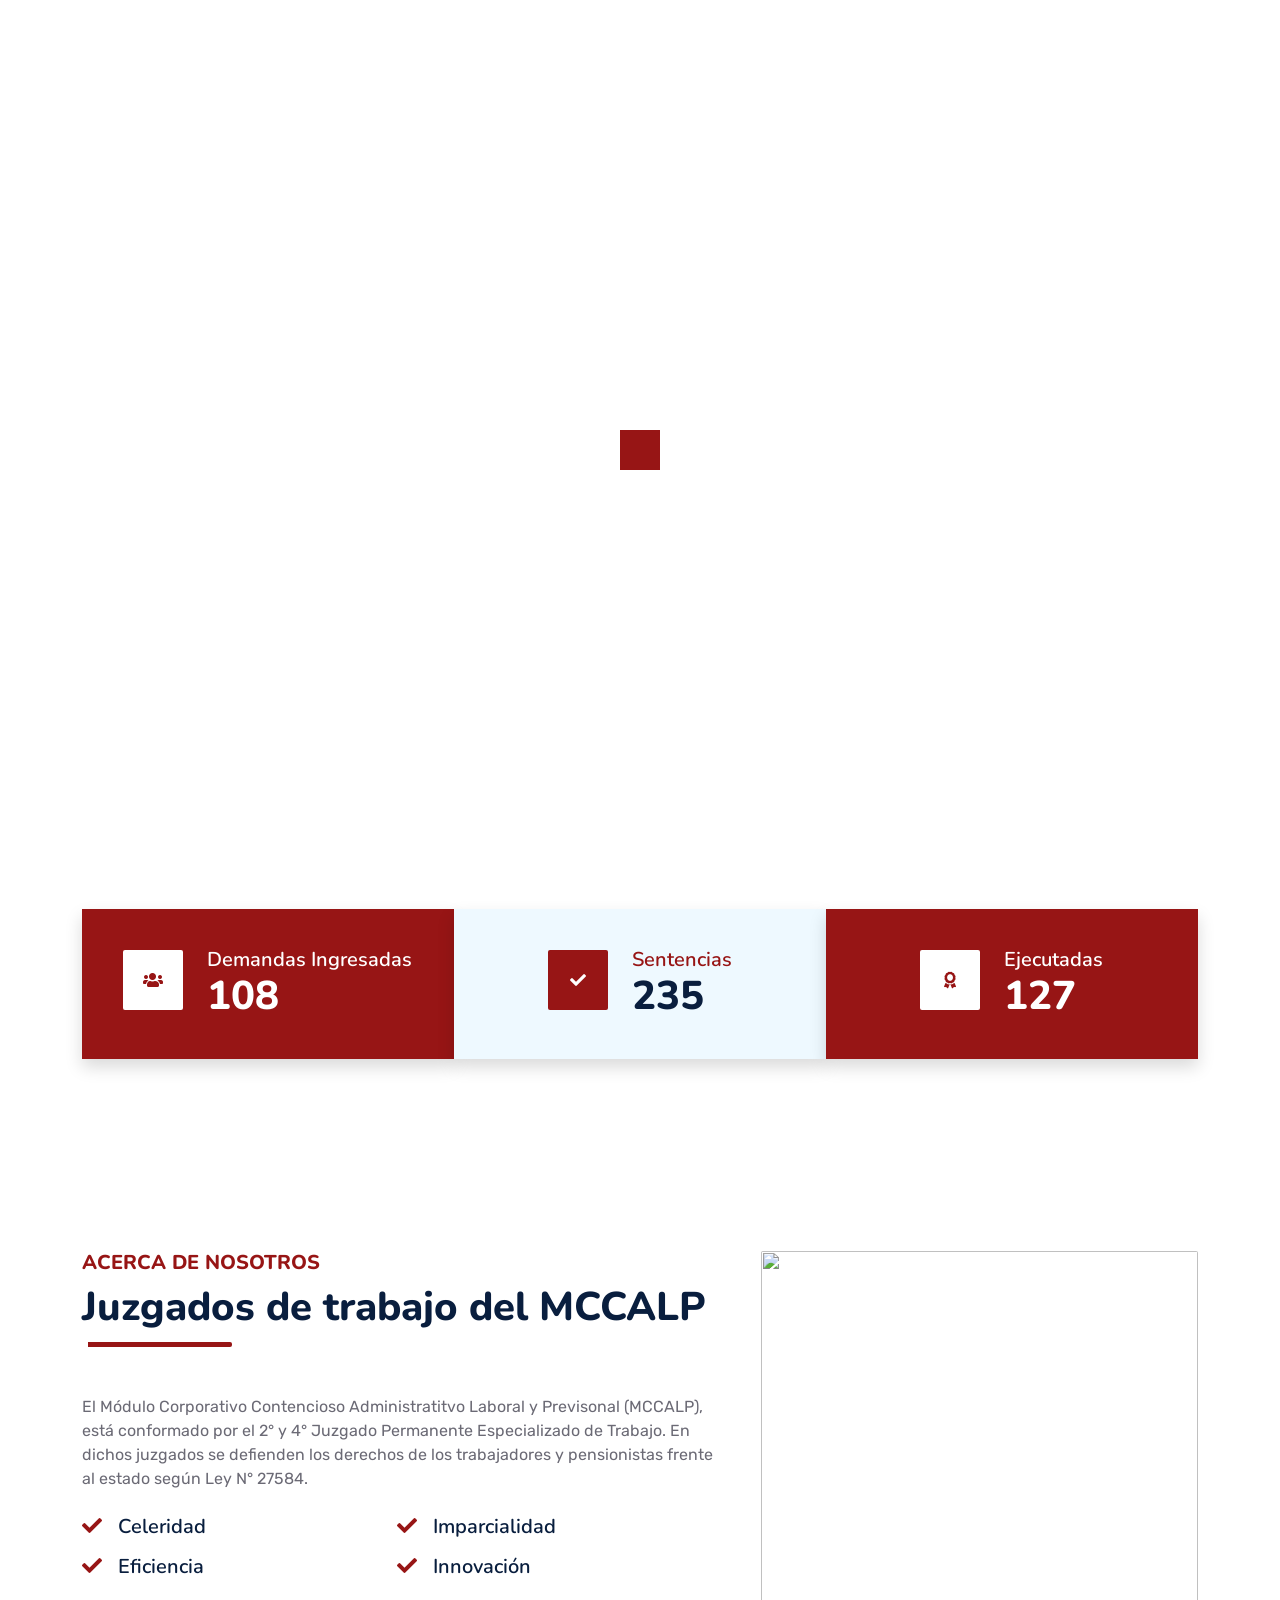
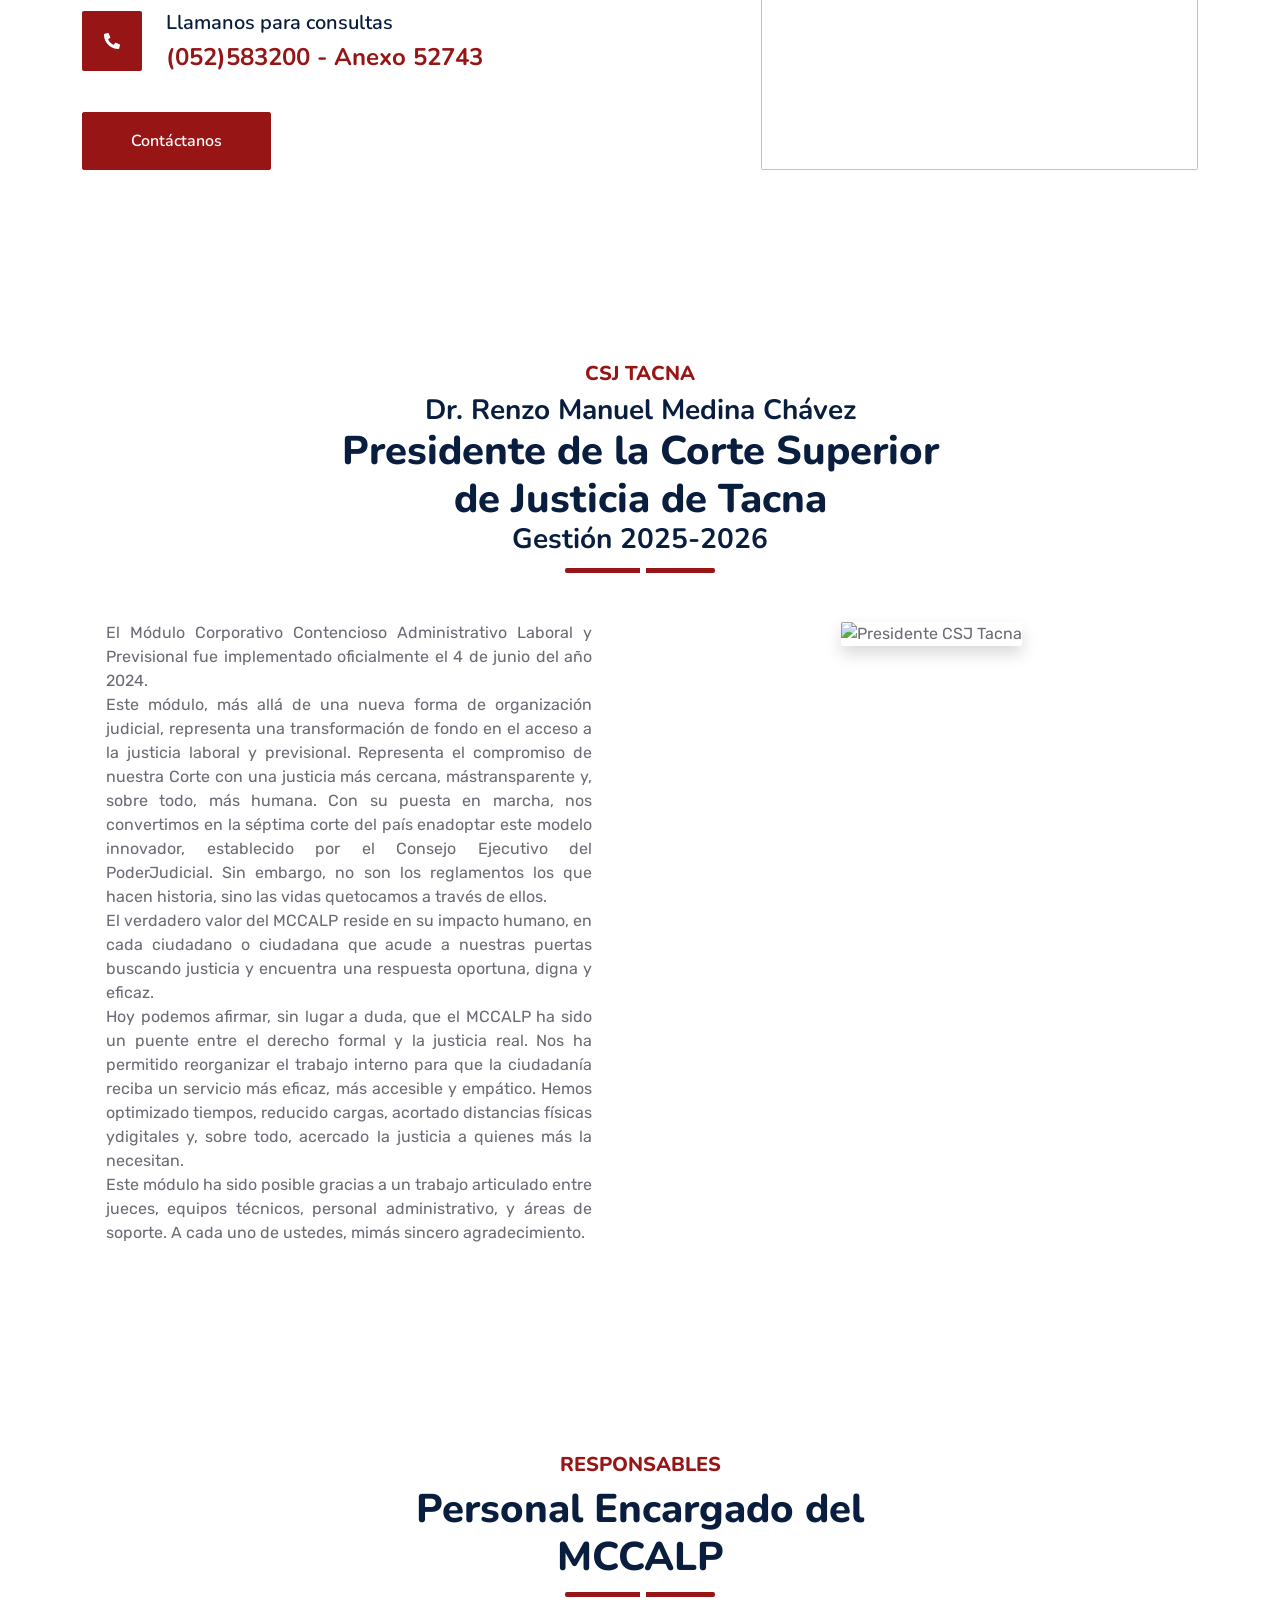
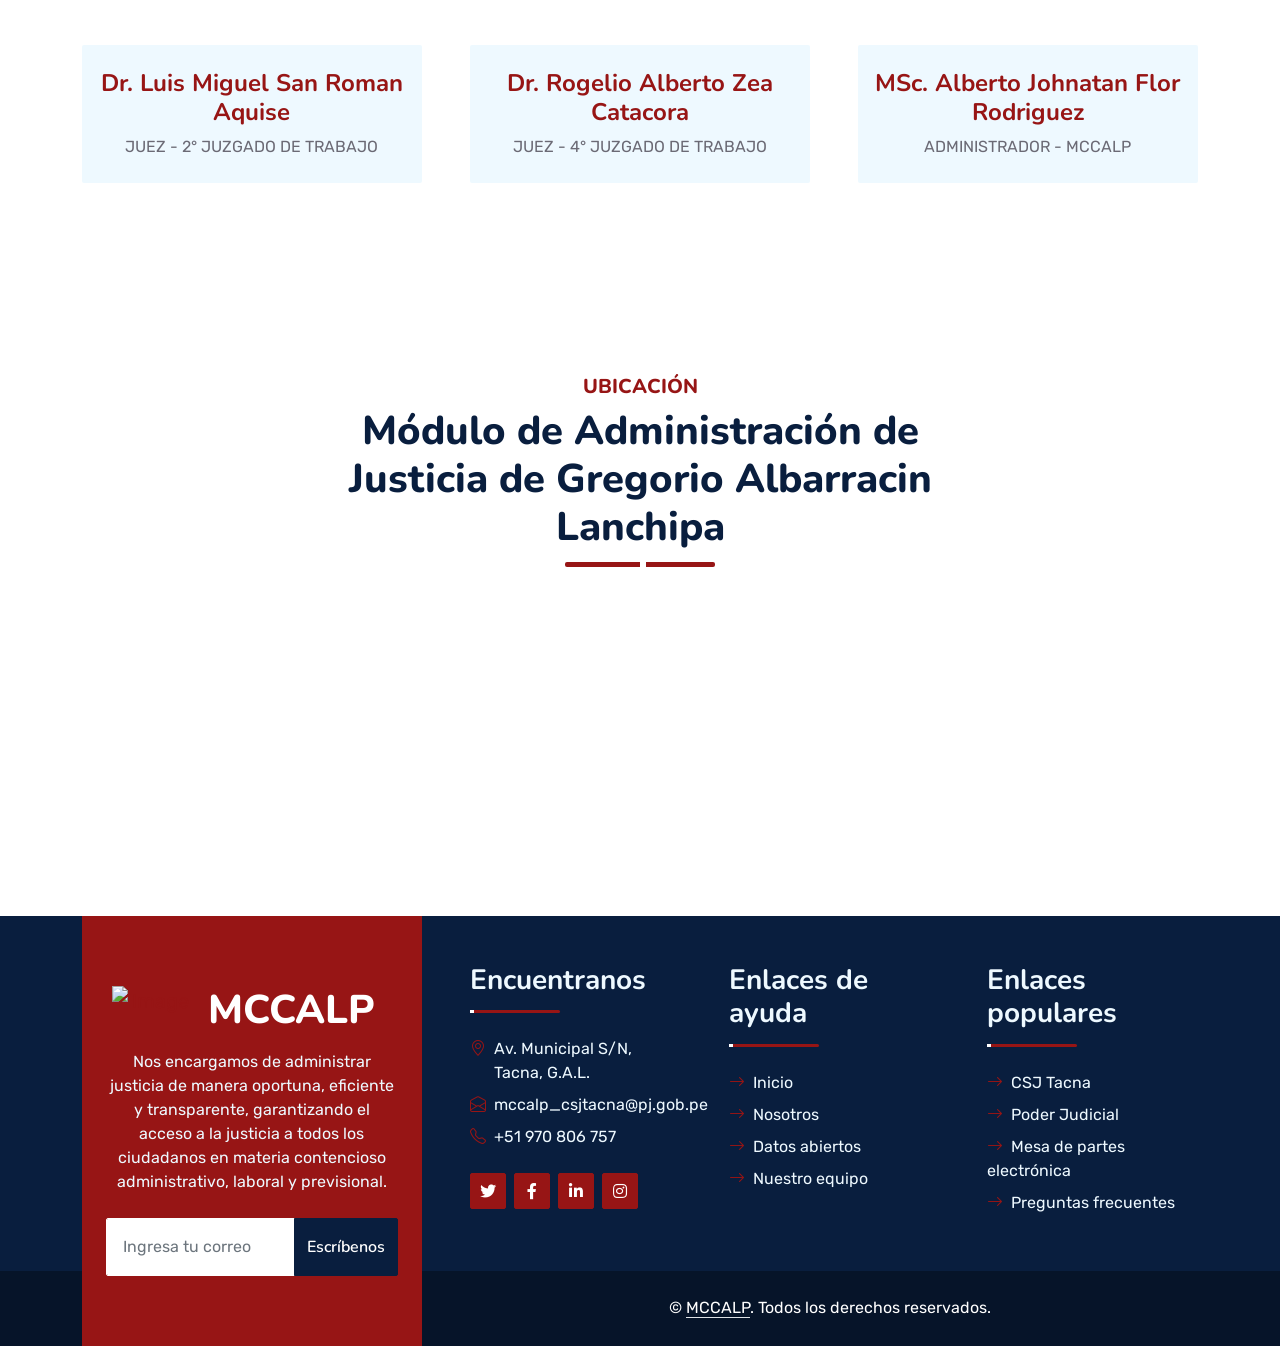
==== commit cc070225: "Update index.html" ====
--- a/index.html
+++ b/index.html
@@ -286,11 +286,14 @@
 personal administrativo, y áreas de soporte. A cada uno de ustedes, mimás sincero
 agradecimiento.
                 </div>
-                <div class="col-lg-6  wow zoomIn" data-wow-delay="0.9s" style="min-height: 350px;">
-                    <div class="position-relative h-100">
-                        <img class="position-absolute w-75 d-block mx-auto rounded wow zoomIn" data-wow-delay="0.1s" src="img/presidente-csjtacna2.png" style="object-fit: cover;">
-                    </div>
-                </div>
+                <div class="col-lg-6 wow zoomIn" data-wow-delay="0.9s">
+                	<div class="text-center"> 
+                    	<img src="img/presidente-csjtacna2.png" 
+                         class="img-fluid rounded shadow" 
+                         alt="Presidente CSJ Tacna"
+                         style="max-height: 500px; width: auto;"> 
+                	</div>
+            	</div>
             </div>
         </div>
     </div>
@@ -862,7 +865,9 @@
                 <h1 class="mb-0">Módulo de Administración de Justicia de Gregorio Albarracin Lanchipa</h1>
             </div>
 			<!-- Ubicacion -->
-			<center><iframe src="https://www.google.com/maps/embed?pb=!1m18!1m12!1m3!1d1595.012287544996!2d-70.25063517601914!3d-18.043761512139604!2m3!1f0!2f0!3f0!3m2!1i1024!2i768!4f13.1!3m3!1m2!1s0x915acf52c50f38c5%3A0xdd406156f9b709e9!2sModulo%20del%20Poder%20Judicial%20del%20Distrito%20Gregorio%20Albarrac%C3%ADn%20Lanchipa!5e0!3m2!1ses!2spe!4v1773780676909!5m2!1ses!2spe" width="1000" height="600" style="border:0;" allowfullscreen="" loading="lazy" referrerpolicy="no-referrer-when-downgrade"></iframe></center>
+			<div class="map-responsive">
+			<iframe src="https://www.google.com/maps/embed?pb=!1m18!1m12!1m3!1d1595.012287544996!2d-70.25063517601914!3d-18.043761512139604!2m3!1f0!2f0!3f0!3m2!1i1024!2i768!4f13.1!3m3!1m2!1s0x915acf52c50f38c5%3A0xdd406156f9b709e9!2sModulo%20del%20Poder%20Judicial%20del%20Distrito%20Gregorio%20Albarrac%C3%ADn%20Lanchipa!5e0!3m2!1ses!2spe!4v1773780676909!5m2!1ses!2spe" style="border:0;" allowfullscreen="" loading="lazy" referrerpolicy="no-referrer-when-downgrade"></iframe>
+			</div>
 			<!-- fin ubicacion -->
             <div class="row g-5" hidden>
                 <div class="col-lg-4 wow slideInUp" data-wow-delay="0.3s">
